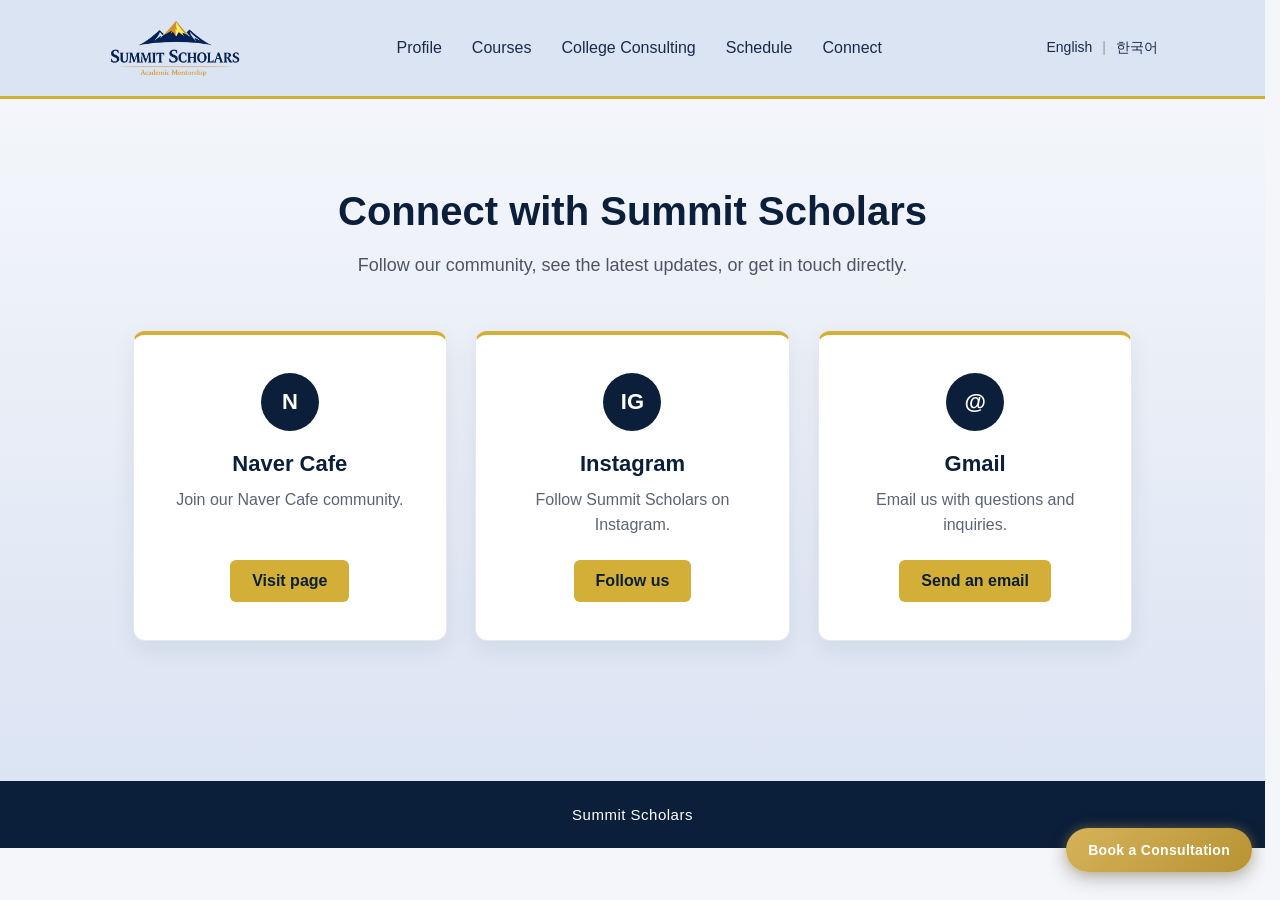
==== connect.html @ a8301789 "Add files via upload" ====
<!DOCTYPE html>
<html>

<head>
<meta charset="UTF-8">
<meta name="viewport" content="width=device-width, initial-scale=1.0">
<title>Connect | Summit Scholars</title>
<link rel="stylesheet" href="style.css">
</head>

<body data-page="connect">

<header>
<a href="index.html" class="logo">
<img src="summit-logo.png" class="logo-img" alt="Summit Scholars Logo">
</a>

<nav>
<a href="profile.html" data-i18n="nav_profile">Profile</a>
<a href="courses.html" data-i18n="nav_courses">Courses</a>
<a href="consulting.html" data-i18n="nav_consulting">College Consulting</a>
<a href="schedule.html" data-i18n="nav_schedule">Schedule</a>
<a href="connect.html" data-i18n="nav_connect">Connect</a>
</nav>

<div class="lang-switch">
<a href="#" data-language="en">English</a>
<span class="lang-separator">|</span>
<a href="#" data-language="ko">한국어</a>
</div>
</header>

<main class="connect-page">
<h1 data-i18n="connect_title">Connect with Summit Scholars</h1>
<p class="connect-intro" data-i18n="connect_intro">Follow our community, see the latest updates, or get in touch directly.</p>

<div class="connect-grid">
<article class="connect-card reveal-card reveal-delay-1">
<span class="connect-mark" aria-hidden="true">N</span>
<h2>Naver Cafe</h2>
<p data-i18n="connect_naver_text">Join our Naver Cafe community.</p>
<a class="connect-link" href="https://cafe.naver.com/summitscholars" target="_blank" rel="noopener noreferrer" data-i18n="connect_visit">Visit page</a>
</article>

<article class="connect-card reveal-card reveal-delay-2">
<span class="connect-mark" aria-hidden="true">IG</span>
<h2>Instagram</h2>
<p data-i18n="connect_instagram_text">Follow Summit Scholars on Instagram.</p>
<a class="connect-link" href="https://www.instagram.com/summitscholarskr" target="_blank" rel="noopener noreferrer" data-i18n="connect_follow">Follow us</a>
</article>

<article class="connect-card reveal-card reveal-delay-3">
<span class="connect-mark" aria-hidden="true">@</span>
<h2>Gmail</h2>
<p data-i18n="connect_email_text">Email us with questions and inquiries.</p>
<a class="connect-link" href="mailto:summitscholarsconsulting@gmail.com" data-i18n="connect_email">Send an email</a>
</article>
</div>
</main>

<footer class="footer--flush">
<p>Summit Scholars</p>
</footer>

<script src="main.js"></script>
<script src="lang.js"></script>

</body>
</html>
---- style.css ----
:root{
--navy:#0b1f3a;
--navy-light:#1b2a4a;
--gold:#d4af37;
--gold-soft:#f1e3a3;
--sky:#eef2f8;
--soft-blue:#dbe4f3;
--accent-purple:#6b6bbd;
--page-bg:#f4f6fa;
--card-bg:#ffffff;
}

html{
scrollbar-gutter:stable;
}

body{
margin:0;
font-family: 'Inter', 'Segoe UI', -apple-system, BlinkMacSystemFont, Arial, sans-serif;
animation: pageFade 0.6s ease-in;
background:var(--page-bg);
color:#1c1c1c;
}

/* PAGE FADE ANIMATION */
@keyframes pageFade{
0%{transform:translateY(10px);} 
100%{transform:translateY(0);} 
}

/* HEADER */

header{
background:var(--soft-blue);
border-bottom:3px solid var(--gold);
padding:18px 8%;
display:flex;
justify-content:space-between;
align-items:center;
}

.logo{
font-size:20px;
font-weight:700;
letter-spacing:1px;
}

.logo-img{
height:60px;
}

nav a{
color:#1b2a4a;
text-decoration:none;
margin-left:30px;
font-weight:500;
transition:0.2s;
}

nav a:hover{
color:var(--gold);
}


/* GLOBAL HEADER NORMALIZATION */
header, header *{
box-sizing:border-box;
}

header nav{
display:flex;
align-items:center;
}

header img{
display:block;
}


.lang-switch{
margin-left:40px;
font-size:14px;
color:#1b2a4a;
}

.lang-switch a{
color:#1b2a4a;
text-decoration:none;
margin:0 6px;
font-weight:500;
}

.lang-switch a:hover{
color:var(--gold);
}

.lang-separator{
color:#999;
}

@media (max-width:900px){
header{
flex-wrap:wrap;
gap:16px;
}

header nav{
order:3;
width:100%;
justify-content:center;
flex-wrap:wrap;
gap:12px 22px;
}

nav a{
margin-left:0;
}

.lang-switch{
margin-left:0;
}
}



/* HERO SECTION */

.hero{
display:flex;
align-items:center;
justify-content:space-between;
padding:100px 12%;
background:white;
}

.hero h1{
font-size:42px;
color:var(--navy);
margin-bottom:10px;
}

.subtitle{
font-size:18px;
margin-bottom:20px;
}

.cta{
background:var(--gold);
color:white;
padding:14px 26px;
border-radius:6px;
text-decoration:none;
font-weight:600;
transition:0.2s;
}

.cta:hover{
background:#b8972f; /* darker gold still ok */
}

/* FEATURES */

.feature{
background:white;
padding:30px;
border-radius:10px;
box-shadow:0 3px 12px rgba(0,0,0,0.08);
transition:transform 0.35s ease, box-shadow 0.35s ease, border 0.35s ease;
border:1px solid transparent;
position:relative;
overflow:hidden;
}

.feature:hover{
transform:translateY(-8px) scale(1.02);
box-shadow:0 16px 40px rgba(0,0,0,0.18);
border:1px solid var(--gold);
}

.feature::after{
content:"";
position:absolute;
inset:0;
border-radius:10px;
pointer-events:none;
opacity:0;
box-shadow:0 0 0 0 rgba(212,175,55,0);
transition:opacity 0.35s ease, box-shadow 0.35s ease;
}

.feature:hover::after{
opacity:1;
box-shadow:0 0 18px 2px rgba(212,175,55,0.35);
}

.feature h3{
color:var(--navy);
margin-bottom:10px;
}



/* FOOTER */

footer{
background:var(--navy);
color:white;
text-align:center;
padding:25px 0;
margin-top:80px;
width:100%;
}

footer p{
margin:0;
font-size:15px;
letter-spacing:0.5px;
}


.courses-page{
padding:80px 12%;
text-align:center;
}

.courses-page h1{
font-size:38px;
color:var(--navy);
margin-bottom:15px;
}

.courses-intro{
max-width:700px;
margin:auto;
margin-bottom:50px;
font-size:18px;
line-height:1.6;
}

.course-grid{
display:grid;
grid-template-columns:repeat(auto-fit,minmax(180px,1fr));
gap:25px;
max-width:900px;
margin:auto;
}

.course-box{
background:white;
padding:35px 15px;
border-radius:10px;
font-weight:600;
font-size:16px;
box-shadow:0 4px 12px rgba(0,0,0,0.08);
border-top:4px solid var(--gold);
transition:0.2s;
}

.course-box:hover{
transform:translateY(-5px);
box-shadow:0 8px 20px rgba(0,0,0,0.15);
}

.course-section-title{
margin-top:50px;
margin-bottom:25px;
color:var(--navy);
font-size:24px;
}

.soon{
opacity:0.8;
border-top:4px solid #888;
}

.profile-page{
padding:80px 12%;
max-width:900px;
margin:auto;
}

.profile-page h1{
font-size:40px;
margin-bottom:20px;
color:var(--navy);
}

.profile-intro{
font-size:18px;
margin-bottom:25px;
}

.profile-page h2{
margin-top:40px;
color:var(--navy);
}

.profile-block{
background:white;
padding:25px;
margin-top:10px;
border-radius:8px;
box-shadow:0 3px 10px rgba(0,0,0,0.08);
transition: transform 0.25s ease, box-shadow 0.25s ease;
}

.profile-block:hover{
transform:translateY(-4px);
box-shadow:0 8px 22px rgba(0,0,0,0.12);
}

.profile-block ul{
margin:0;
padding-left:18px;
line-height:1.7;
}

/* SCROLL REVEAL ANIMATION */
.reveal{
opacity:0;
transform:translateY(30px);
transition:opacity 0.7s ease, transform 0.7s ease;
}

.reveal.active{
opacity:1;
transform:translateY(0);
}

/* staggered animation for nicer appearance */
.reveal-delay-1{ transition-delay:0.1s; }
.reveal-delay-2{ transition-delay:0.2s; }
.reveal-delay-3{ transition-delay:0.3s; }
.reveal-delay-4{ transition-delay:0.4s; }

/* optional slight zoom effect for cards */
.reveal-card{
opacity:0;
transform:translateY(30px) scale(0.97);
transition:opacity 0.7s ease, transform 0.7s ease;
}

.reveal-card.active{
opacity:1;
transform:translateY(0) scale(1);
}

.section-light{background:var(--card-bg);} 
.section-sky{background:var(--sky);} 
.section-soft-blue{background:var(--soft-blue);} 
.section-gold-soft{background:var(--gold-soft);} 
.section-accent-purple{background:var(--accent-purple); color:white;}

/* HOME PAGE */

.home-hero{
position:relative;
padding:120px 20px;
text-align:center;
overflow:hidden;
}

.hero-video{
position:absolute;
inset:0;
width:100%;
height:100%;
object-fit:cover;
z-index:0;
opacity:0.35;
}

.hero-overlay{
position:absolute;
inset:0;
z-index:1;
background:linear-gradient(to bottom, rgba(0,0,0,0.55) 0%, rgba(0,0,0,0.25) 40%, rgba(0,0,0,0.25) 60%, rgba(0,0,0,0.55) 100%);
}

.hero-content{
max-width:900px;
margin:auto;
position:relative;
z-index:2;
padding:40px 50px;
}

.home-hero .home-hero-title{
font-size:44px;
margin-bottom:20px;
color:white;
text-shadow:0 4px 18px rgba(0,0,0,0.6);
}

.home-hero .home-hero-subtitle{
font-size:18px;
margin-bottom:20px;
color:#f1f1f1;
text-shadow:0 2px 10px rgba(0,0,0,0.55);
}

.button-row{
display:flex;
justify-content:center;
gap:20px;
flex-wrap:wrap;
}

.cta--navy{background:var(--navy-light);}
.cta--gold{background:var(--gold);color:var(--navy-light);}

.services-section{
padding:120px 20px 100px;
text-align:center;
}

.section-container{
max-width:1100px;
margin:auto;
}

.section-container--wide{max-width:1200px;}
.section-container--narrow{max-width:900px;}
.services-title{margin-bottom:60px;}

.feature-grid{
display:grid;
grid-template-columns:repeat(auto-fit,minmax(250px,1fr));
gap:40px;
}

.roadmap-section{
padding:140px 20px;
text-align:center;
}

.roadmap-scroll{overflow-x:auto;}

.roadmap-image{
width:100%;
max-width:1100px;
border-radius:12px;
box-shadow:0 10px 30px rgba(0,0,0,0.15);
}

.letter-section{
padding:120px 20px;
text-align:center;
}

.letter-section-title{margin-bottom:30px;}

.letter-card{
max-width:800px;
margin:40px auto 0;
padding:60px 60px 80px;
background-color:#fffdf7;
background-image:radial-gradient(rgba(0,0,0,0.03) 1px, transparent 1px);
background-size:4px 4px;
border:1px solid #e5dcc5;
border-radius:12px;
box-shadow:0 15px 40px rgba(0,0,0,0.08);
text-align:left;
position:relative;
}

.letter-text{
font-size:18px;
line-height:2.2;
color:#1a1a1a;
font-family:"Segoe Script","Bradley Hand","Comic Sans MS",cursive;
}

.letter-logo{
position:absolute;
bottom:25px;
right:40px;
width:90px;
opacity:0.9;
}

.home-cta-section{
padding:90px 20px;
text-align:center;
margin-bottom:0;
}

.home-cta-text{margin:10px 0 30px;}
.footer--flush{margin-top:0;}

/* COURSES PAGE */

.foundation-grid .course-box{
background:#eef5ff;
border:2px solid #4a6fdc;
}

.foundation-title{color:#2c4cc9;}

/* PROFILE PAGE */

.profile-header{
display:flex;
gap:40px;
align-items:flex-start;
max-width:900px;
}

.profile-intro{flex:1;}
.affiliation-label{margin-top:15px;max-width:900px;}

.affiliation{
display:flex;
align-items:center;
gap:20px;
margin-top:20px;
flex-wrap:wrap;
}

.affiliation-logo{height:60px;}
.affiliation-name{margin:0;}
.affiliation-detail{margin:4px 0 0;}

.profile-photo{
border:3px solid var(--gold);
padding:10px;
border-radius:10px;
background:white;
}

.profile-photo img{
width:220px;
border-radius:6px;
display:block;
}

.matriculation-card{
position:relative;
text-align:center;
border:1px solid var(--gold);
box-shadow:0 0 25px rgba(212,175,55,0.4);
overflow:hidden;
}

.matriculation-card::before{
content:"";
position:absolute;
top:-50%;
left:-50%;
width:200%;
height:200%;
background:linear-gradient(120deg, transparent 30%, rgba(212,175,55,0.4), transparent 70%);
transform:rotate(25deg);
animation:shine 4s infinite;
pointer-events:none;
}

@keyframes shine{
0%{transform:translateX(-100%) rotate(25deg);}
100%{transform:translateX(100%) rotate(25deg);}
}

.university-heading{
display:flex;
flex-direction:column;
align-items:center;
gap:15px;
margin-bottom:25px;
}

.nyu-logo{height:80px;}
.university-name{margin:0;font-size:20px;font-weight:600;}
.nyu-program{margin:0;color:#7c3aed;font-weight:700;font-size:16px;}
.admissions-label{margin-bottom:10px;color:#555;}

.admissions-list{
font-size:14px;
line-height:1.9;
text-align:left;
max-width:600px;
margin:0 auto;
}

.scholarship{color:#c9a227;font-weight:700;}
.program{color:#1f4ed8;font-weight:700;}
.education-stats p{margin:8px 0;}
.ap-list{margin-left:10px;line-height:1.8;}

/* SCHEDULE PAGE */

.schedule-container{
max-width:1000px;
margin:80px auto;
padding:0 40px;
}

.schedule-section{margin-bottom:70px;}
.schedule-intro{margin-top:20px;line-height:1.8;font-size:1.05rem;}

.consult-card{
margin-top:30px;
padding:28px;
border-radius:10px;
background:#f8fafc;
border:1px solid var(--gold);
}

.schedule-cta{margin-top:30px;}

.schedule-button{
display:inline-block;
padding:14px 26px;
background:#bfa14a;
color:white;
text-decoration:none;
border-radius:6px;
font-weight:600;
transition:all .2s ease;
}

.schedule-button:hover{background:#a8892e;transform:translateY(-2px);}

/* CONSULTING PAGE */

.consulting-hero,
.consulting-application{
background:#0f172a;
color:white;
text-align:center;
}

.consulting-hero{padding:140px 0 120px;}
.consulting-application{padding:120px 0;}

.consulting-inner{
max-width:1100px;
margin:0 auto;
padding:0 20px;
}

.consulting-inner--narrow{max-width:900px;}
.consulting-title{font-size:42px;margin-bottom:25px;}
.consulting-lead{font-size:18px;line-height:1.8;opacity:0.9;}

.consulting-stage{padding:100px 0;background:white;}
.consulting-stage--muted{background:#f8fafc;}
.consulting-stage--portfolio{padding:110px 0;text-align:center;}

.consulting-two-column{
display:grid;
grid-template-columns:1fr 1fr;
gap:60px;
align-items:center;
}

.consulting-stage h2{font-size:32px;margin-bottom:20px;}
.consulting-copy{line-height:1.8;}

.major-grid{
display:grid;
grid-template-columns:repeat(3, minmax(0, 180px));
gap:18px;
justify-content:center;
}

.major-card{
padding:20px 22px;
background:#eef2ff;
border-radius:10px;
font-weight:700;
font-size:16px;
border:1px solid #dbe3ff;
text-align:center;
}

.testing-path{
display:flex;
flex-direction:column;
align-items:center;
gap:18px;
}

.testing-row{display:flex;gap:14px;}

.testing-card{
padding:14px 18px;
background:white;
border:1px solid #e2e8f0;
border-radius:8px;
font-weight:600;
}

.testing-arrow{font-size:22px;}

.testing-result{
padding:16px 24px;
background:#eef2ff;
border:1px solid #c7d2fe;
border-radius:10px;
font-weight:700;
}

.portfolio-title{font-size:32px;margin-bottom:50px;}

.portfolio-list{
line-height:1.9;
text-align:left;
max-width:260px;
margin:0 auto;
}

.portfolio-card h3{margin-bottom:15px;}
.consulting-application h2{font-size:34px;margin-bottom:25px;}
.consulting-application p{font-size:18px;line-height:1.9;opacity:0.9;}

.consulting-conclusion{
margin:0;
padding:40px 20px;
background:#fff2cc;
text-align:center;
}

.consulting-conclusion h2{font-size:28px;font-weight:700;letter-spacing:1px;}
.consulting-conclusion p{margin-top:10px;font-size:15px;opacity:0.8;}

#journey-track{
position:fixed;
right:40px;
top:110px;
bottom:120px;
width:40px;
pointer-events:none;
z-index:5;
}

#journey-path{
position:absolute;
left:50%;
transform:translateX(-50%);
top:0;
width:2px;
height:100%;
background:black;
opacity:0.6;
border-radius:2px;
}

#journey-student{
position:absolute;
left:50%;
transform:translate(-50%,0);
font-size:24px;
transition:transform 0.25s ease-out;
}

/* CONNECT PAGE */

.connect-page{
min-height:calc(100vh - 218px);
padding:90px 8%;
box-sizing:border-box;
text-align:center;
background:linear-gradient(180deg, var(--page-bg) 0%, var(--soft-blue) 100%);
}

.connect-page h1{margin:0 0 16px;font-size:40px;color:var(--navy);}

.connect-intro{
max-width:650px;
margin:0 auto 50px;
font-size:18px;
line-height:1.7;
color:#4b5563;
}

.connect-grid{
display:grid;
grid-template-columns:repeat(auto-fit, minmax(230px, 1fr));
gap:28px;
max-width:1000px;
margin:auto;
}

.connect-card{
display:flex;
flex-direction:column;
align-items:center;
padding:38px 28px;
background:white;
border:1px solid rgba(11,31,58,0.1);
border-top:4px solid var(--gold);
border-radius:12px;
box-shadow:0 8px 24px rgba(11,31,58,0.08);
}

.connect-mark{
display:flex;
align-items:center;
justify-content:center;
width:58px;
height:58px;
margin-bottom:20px;
border-radius:50%;
background:var(--navy);
color:white;
font-size:22px;
font-weight:700;
}

.connect-card h2{margin:0 0 10px;font-size:22px;color:var(--navy);}
.connect-card p{min-height:50px;margin:0 0 22px;line-height:1.6;color:#5b6472;}

.connect-link{
margin-top:auto;
padding:12px 22px;
border-radius:6px;
background:var(--gold);
color:var(--navy);
font-weight:700;
text-decoration:none;
transition:transform .2s ease, background .2s ease;
}

.connect-link:hover{transform:translateY(-2px);background:#e0bf51;}

/* FLOATING CONSULTATION BUTTON */

.floating-consult{
position:fixed;
right:28px;
bottom:28px;
padding:14px 22px;
overflow:hidden;
background:linear-gradient(135deg,#d6b25a,#b89333);
color:white;
border-radius:32px;
font-weight:600;
font-size:14px;
letter-spacing:.3px;
text-decoration:none;
box-shadow:0 6px 20px rgba(0,0,0,0.25),0 0 12px rgba(214,178,90,0.45);
transition:transform .22s ease,box-shadow .22s ease,background .25s ease;
z-index:9999;
}

.floating-consult:hover{
transform:translateY(-4px) scale(1.04);
background:linear-gradient(135deg,#e2c067,#c9a046);
box-shadow:0 12px 32px rgba(0,0,0,0.35),0 0 18px rgba(214,178,90,0.7);
}

.floating-consult::after{
content:"";
position:absolute;
top:0;
left:-75%;
width:50%;
height:100%;
background:linear-gradient(120deg,transparent 0%,rgba(255,255,255,0.55) 50%,transparent 100%);
transform:skewX(-20deg);
animation:consultShine 4s infinite;
}

@keyframes consultShine{
0%{left:-75%;}
60%,100%{left:130%;}
}

@media (max-width:760px){
.hero-content{padding:30px 10px;}
.home-hero .home-hero-title{font-size:36px;}
.letter-card{padding:40px 30px 75px;}
.profile-header{flex-direction:column;}
.profile-photo{align-self:center;}
.schedule-container{margin:50px auto;padding:0 20px;}
.consulting-two-column{grid-template-columns:1fr;}
.major-grid{grid-template-columns:repeat(2, minmax(0, 1fr));}
#journey-track{display:none;}
.floating-consult{right:18px;bottom:18px;}
}
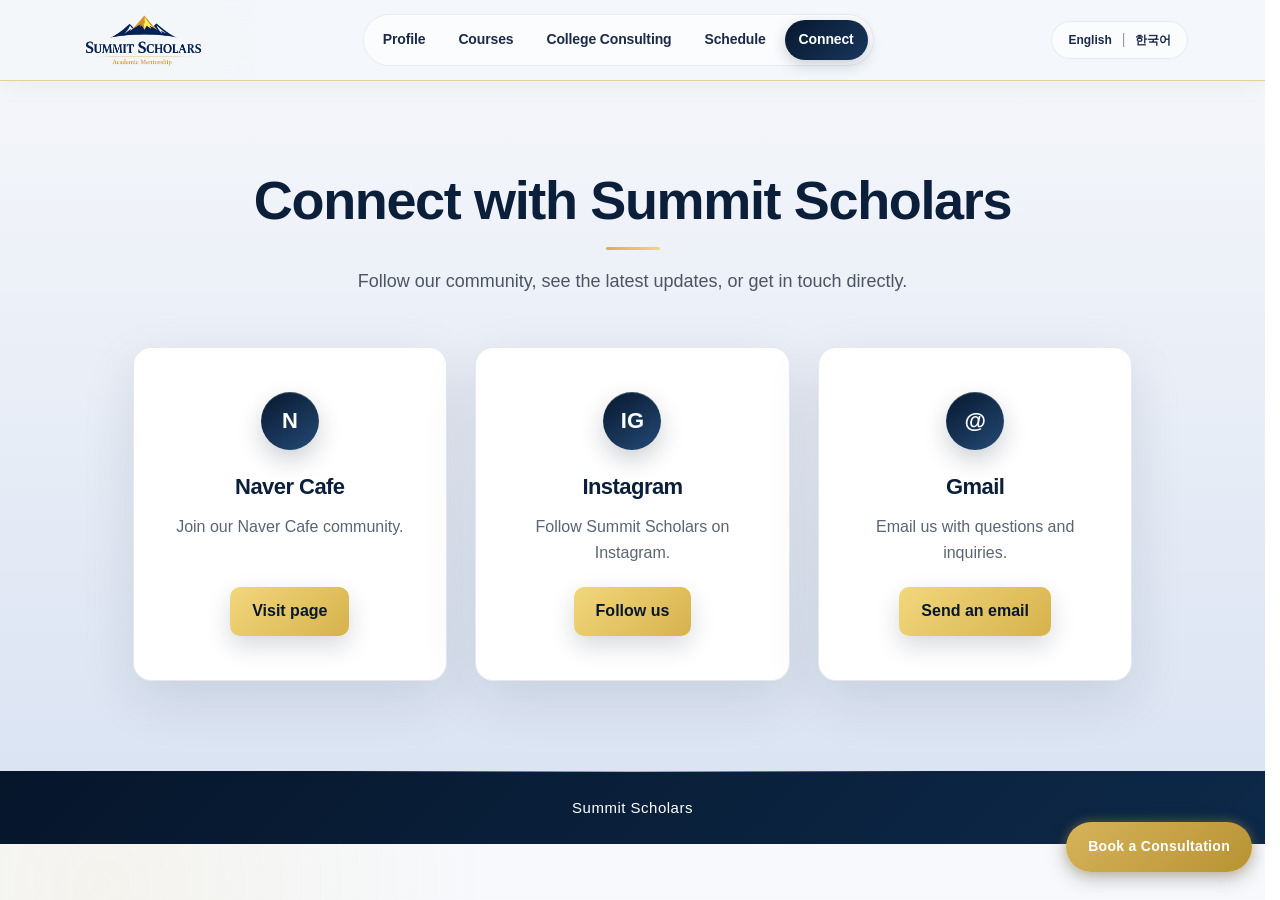
==== commit 1885bb17: "Add files via upload" ====
--- a/connect.html
+++ b/connect.html
@@ -6,6 +6,7 @@
 <meta name="viewport" content="width=device-width, initial-scale=1.0">
 <title>Connect | Summit Scholars</title>
 <link rel="stylesheet" href="style.css">
+<link rel="stylesheet" href="premium.css">
 </head>
 
 <body data-page="connect">
@@ -64,6 +65,7 @@
 
 <script src="main.js"></script>
 <script src="lang.js"></script>
+<script src="premium.js"></script>
 
 </body>
 </html>
--- a/style.css
+++ b/style.css
@@ -571,6 +571,28 @@
 .nyu-logo{height:80px;}
 .university-name{margin:0;font-size:20px;font-weight:600;}
 .nyu-program{margin:0;color:#7c3aed;font-weight:700;font-size:16px;}
+.nyu-honor{
+display:inline-flex;
+align-items:center;
+gap:9px;
+margin:0;
+padding:8px 13px;
+border:1px solid rgba(212,175,55,0.65);
+border-radius:999px;
+background:#fff9df;
+color:#755b0b;
+font-size:14px;
+font-weight:700;
+}
+
+.nyu-honor span{
+padding-left:9px;
+border-left:1px solid rgba(117,91,11,0.25);
+font-size:12px;
+letter-spacing:.04em;
+text-transform:uppercase;
+}
+
 .admissions-label{margin-bottom:10px;color:#555;}
 
 .admissions-list{
@@ -584,7 +606,128 @@
 .scholarship{color:#c9a227;font-weight:700;}
 .program{color:#1f4ed8;font-weight:700;}
 .education-stats p{margin:8px 0;}
-.ap-list{margin-left:10px;line-height:1.8;}
+
+.test-score-section{
+margin-top:26px;
+}
+
+.test-score-section > h3{
+margin:0 0 14px;
+color:var(--navy);
+font-size:19px;
+}
+
+.test-score-grid{
+display:grid;
+grid-template-columns:repeat(2,minmax(0,1fr));
+gap:14px;
+}
+
+.test-score-card{
+display:grid;
+grid-template-columns:auto 1fr;
+column-gap:14px;
+align-items:center;
+min-height:82px;
+padding:15px 18px;
+box-sizing:border-box;
+border:1px solid rgba(11,31,58,0.1);
+border-radius:12px;
+background:#f7f9fc;
+}
+
+.test-name{
+display:grid;
+place-items:center;
+width:46px;
+height:46px;
+border-radius:11px;
+color:white;
+font-size:14px;
+font-weight:800;
+letter-spacing:.04em;
+}
+
+.test-score-card strong{
+font-size:27px;
+line-height:1;
+color:var(--navy);
+}
+
+.test-score-card--sat{background:#eef5fc;border-color:#b9cee5;}
+.test-score-card--sat .test-name{background:#285d91;}
+.test-score-card--act{background:#f5f1fb;border-color:#d1c4e4;}
+.test-score-card--act .test-name{background:#72539a;}
+
+.ap-section{
+margin-top:26px;
+padding-top:22px;
+border-top:1px solid rgba(11,31,58,0.1);
+}
+
+.ap-section > h3{
+margin:0 0 15px;
+color:var(--navy);
+font-size:20px;
+}
+
+.ap-score-group{
+padding:16px;
+border:1px solid rgba(11,31,58,0.1);
+border-radius:12px;
+background:#f9fafc;
+}
+
+.ap-score-group + .ap-score-group{margin-top:14px;}
+.ap-score-group--five{border-left:4px solid #258d76;}
+.ap-score-group--four{border-left:4px solid #686bb8;}
+
+.ap-score-heading{
+display:flex;
+align-items:center;
+gap:14px;
+margin-bottom:13px;
+}
+
+.ap-score-badge{
+display:grid;
+place-items:center;
+width:40px;
+height:40px;
+flex:0 0 40px;
+border-radius:10px;
+color:white;
+font-size:21px;
+font-weight:800;
+}
+
+.ap-score-group--five .ap-score-badge{background:#258d76;}
+.ap-score-group--four .ap-score-badge{background:#686bb8;}
+
+.ap-score-heading h4{margin:0;font-size:16px;color:var(--navy);}
+
+.ap-course-grid{
+display:grid;
+grid-template-columns:repeat(auto-fit,minmax(190px,1fr));
+gap:8px;
+}
+
+.ap-course-card{
+display:flex;
+align-items:center;
+min-height:38px;
+padding:8px 11px;
+box-sizing:border-box;
+border:1px solid rgba(11,31,58,0.08);
+border-radius:9px;
+background:white;
+font-size:12px;
+font-weight:650;
+line-height:1.35;
+}
+
+.ap-score-group--five .ap-course-card{border-left:3px solid #7fc8b6;}
+.ap-score-group--four .ap-course-card{border-left:3px solid #aaa9dc;}
 
 /* SCHEDULE PAGE */
 
@@ -722,36 +865,6 @@
 
 .consulting-conclusion h2{font-size:28px;font-weight:700;letter-spacing:1px;}
 .consulting-conclusion p{margin-top:10px;font-size:15px;opacity:0.8;}
-
-#journey-track{
-position:fixed;
-right:40px;
-top:110px;
-bottom:120px;
-width:40px;
-pointer-events:none;
-z-index:5;
-}
-
-#journey-path{
-position:absolute;
-left:50%;
-transform:translateX(-50%);
-top:0;
-width:2px;
-height:100%;
-background:black;
-opacity:0.6;
-border-radius:2px;
-}
-
-#journey-student{
-position:absolute;
-left:50%;
-transform:translate(-50%,0);
-font-size:24px;
-transition:transform 0.25s ease-out;
-}
 
 /* CONNECT PAGE */
 
@@ -875,6 +988,10 @@
 .schedule-container{margin:50px auto;padding:0 20px;}
 .consulting-two-column{grid-template-columns:1fr;}
 .major-grid{grid-template-columns:repeat(2, minmax(0, 1fr));}
-#journey-track{display:none;}
 .floating-consult{right:18px;bottom:18px;}
-}
+.ap-course-grid{grid-template-columns:1fr;}
+}
+
+@media (max-width:520px){
+.test-score-grid{grid-template-columns:1fr;}
+}
--- a/premium.css
+++ b/premium.css
@@ -0,0 +1,779 @@
+/*
+  Summit Scholars premium enhancement layer.
+  This file intentionally overrides style.css without changing page content.
+  Remove this stylesheet from the HTML files to restore the base design.
+*/
+
+:root{
+--premium-navy:#07182e;
+--premium-blue:#18365d;
+--premium-gold:#d6b24c;
+--premium-gold-light:#f2d77c;
+--premium-ink:#122033;
+--premium-muted:#5d6a7c;
+--premium-line:rgba(11,31,58,0.1);
+--premium-glass:rgba(244,247,252,0.86);
+--premium-shadow:0 18px 55px rgba(7,24,46,0.11);
+--premium-shadow-hover:0 24px 70px rgba(7,24,46,0.17);
+}
+
+html{
+scroll-behavior:smooth;
+}
+
+body{
+background:
+radial-gradient(circle at 8% 5%,rgba(214,178,76,0.08),transparent 24rem),
+linear-gradient(180deg,#f7f9fc 0%,#f2f5f9 100%);
+color:var(--premium-ink);
+line-height:1.55;
+}
+
+body::before{
+content:"";
+position:fixed;
+inset:0;
+pointer-events:none;
+z-index:-1;
+background-image:linear-gradient(rgba(11,31,58,0.018) 1px,transparent 1px),linear-gradient(90deg,rgba(11,31,58,0.018) 1px,transparent 1px);
+background-size:42px 42px;
+mask-image:linear-gradient(to bottom,black,transparent 75%);
+}
+
+::selection{
+background:rgba(214,178,76,0.35);
+color:var(--premium-navy);
+}
+
+/* Polished global header */
+
+header{
+position:sticky;
+top:0;
+z-index:1000;
+padding:13px clamp(24px,6vw,90px);
+background:var(--premium-glass);
+border-bottom:1px solid rgba(214,178,76,0.55);
+box-shadow:0 6px 25px rgba(7,24,46,0.04);
+backdrop-filter:blur(18px) saturate(145%);
+-webkit-backdrop-filter:blur(18px) saturate(145%);
+transition:padding .25s ease,background .25s ease,box-shadow .25s ease;
+}
+
+header.is-scrolled{
+padding-top:9px;
+padding-bottom:9px;
+background:rgba(247,249,252,0.94);
+box-shadow:0 12px 35px rgba(7,24,46,0.1);
+}
+
+.logo-img{
+height:54px;
+transition:height .25s ease,transform .25s ease;
+}
+
+.logo:hover .logo-img{
+transform:translateY(-1px) scale(1.025);
+}
+
+header.is-scrolled .logo-img{
+height:48px;
+}
+
+header nav{
+gap:5px;
+padding:5px;
+border:1px solid rgba(11,31,58,0.07);
+border-radius:999px;
+background:rgba(255,255,255,0.58);
+box-shadow:inset 0 1px 0 rgba(255,255,255,0.85);
+}
+
+nav a{
+position:relative;
+margin:0;
+padding:9px 14px;
+border-radius:999px;
+font-size:14px;
+font-weight:650;
+letter-spacing:-0.01em;
+transition:color .2s ease,background .2s ease,box-shadow .2s ease,transform .2s ease;
+}
+
+nav a:hover{
+color:var(--premium-navy);
+background:rgba(214,178,76,0.13);
+transform:translateY(-1px);
+}
+
+nav a.is-active{
+color:white;
+background:linear-gradient(135deg,var(--premium-navy),var(--premium-blue));
+box-shadow:0 5px 15px rgba(7,24,46,0.2);
+}
+
+.lang-switch{
+margin-left:24px;
+padding:7px 10px;
+border:1px solid rgba(11,31,58,0.08);
+border-radius:999px;
+background:rgba(255,255,255,0.55);
+white-space:nowrap;
+}
+
+.lang-switch a{
+font-size:12px;
+font-weight:650;
+}
+
+/* Scroll progress */
+
+.premium-progress{
+position:fixed;
+top:0;
+left:0;
+width:100%;
+height:3px;
+z-index:2000;
+pointer-events:none;
+}
+
+.premium-progress-bar{
+display:block;
+width:100%;
+height:100%;
+background:linear-gradient(90deg,var(--premium-gold),var(--premium-gold-light));
+box-shadow:0 0 12px rgba(214,178,76,0.7);
+transform:scaleX(0);
+transform-origin:left center;
+will-change:transform;
+}
+
+/* Typography and sections */
+
+h1,h2,h3{
+letter-spacing:-0.025em;
+text-wrap:balance;
+}
+
+.profile-page h1,
+.courses-page h1,
+.connect-page h1{
+font-size:clamp(38px,5vw,54px);
+line-height:1.08;
+}
+
+.profile-page h1::after,
+.courses-page h1::after,
+.connect-page h1::after{
+content:"";
+display:block;
+width:54px;
+height:3px;
+margin:18px auto 0;
+border-radius:99px;
+background:linear-gradient(90deg,var(--premium-gold),var(--premium-gold-light));
+}
+
+.profile-page h1::after{
+margin-left:0;
+}
+
+.section-light,
+.consulting-stage{
+background:rgba(255,255,255,0.78);
+}
+
+.section-sky,
+.consulting-stage--muted{
+background:linear-gradient(145deg,#edf3fa,#e6edf7);
+}
+
+.section-gold-soft{
+background:linear-gradient(145deg,#f6e9b9,#ecd991);
+}
+
+/* Premium cards */
+
+.feature,
+.course-box,
+.profile-block,
+.connect-card,
+.consult-card{
+border:1px solid var(--premium-line);
+box-shadow:var(--premium-shadow);
+transition:transform .3s cubic-bezier(.2,.8,.2,1),box-shadow .3s ease,border-color .3s ease;
+}
+
+.feature,
+.course-box,
+.profile-block,
+.connect-card,
+.consult-card,
+.letter-card{
+position:relative;
+isolation:isolate;
+overflow:hidden;
+}
+
+.premium-interactive::before{
+content:"";
+position:absolute;
+inset:0;
+pointer-events:none;
+opacity:0;
+background:radial-gradient(340px circle at var(--pointer-x,50%) var(--pointer-y,50%),rgba(214,178,76,0.17),transparent 60%);
+transition:opacity .3s ease;
+}
+
+.premium-interactive:hover::before{
+opacity:1;
+}
+
+.feature:hover,
+.course-box:hover,
+.profile-block:hover,
+.connect-card:hover,
+.consult-card:hover{
+transform:translateY(-7px);
+border-color:rgba(214,178,76,0.65);
+box-shadow:var(--premium-shadow-hover);
+}
+
+.feature h3,
+.connect-card h2{
+font-size:22px;
+}
+
+.course-box{
+border-top:3px solid var(--premium-gold);
+border-radius:14px;
+background:rgba(255,255,255,0.9);
+}
+
+.profile-block{
+border-radius:14px;
+padding:30px;
+}
+
+.profile-page h2{
+margin-top:55px;
+font-size:25px;
+}
+
+.matriculation-card{
+border-color:rgba(214,178,76,0.7);
+background:linear-gradient(145deg,#fff,#fffdf6);
+}
+
+.nyu-honor{
+background:linear-gradient(135deg,#fff8d8,#f5e4a4);
+border-color:rgba(214,178,76,0.72);
+box-shadow:0 8px 22px rgba(133,104,20,0.12);
+}
+
+.test-score-card{
+position:relative;
+overflow:hidden;
+border-radius:15px;
+box-shadow:0 10px 28px rgba(7,24,46,0.07);
+transition:transform .25s ease,box-shadow .25s ease,border-color .25s ease;
+}
+
+.test-score-card:hover{
+transform:translateY(-4px);
+border-color:rgba(214,178,76,0.5);
+box-shadow:0 16px 36px rgba(7,24,46,0.12);
+}
+
+.test-score-card--sat{
+background:linear-gradient(145deg,#f4f9ff,#e5f0fb);
+}
+
+.test-score-card--act{
+background:linear-gradient(145deg,#faf7ff,#eee7f8);
+}
+
+.ap-section{
+margin-top:28px;
+padding-top:24px;
+}
+
+.ap-section > h3{
+font-size:21px;
+}
+
+.ap-score-group{
+border-radius:15px;
+box-shadow:0 12px 32px rgba(7,24,46,0.065);
+}
+
+.ap-score-group--five{
+background:linear-gradient(145deg,rgba(245,253,250,0.96),rgba(234,248,243,0.92));
+}
+
+.ap-score-group--four{
+background:linear-gradient(145deg,rgba(249,248,255,0.96),rgba(239,238,252,0.92));
+}
+
+.ap-score-badge{
+box-shadow:0 7px 18px rgba(7,24,46,0.14),inset 0 1px 0 rgba(255,255,255,0.25);
+}
+
+.ap-course-card{
+position:relative;
+overflow:hidden;
+box-shadow:0 5px 15px rgba(7,24,46,0.045);
+transition:transform .2s ease,box-shadow .2s ease,border-color .2s ease;
+}
+
+.ap-course-card:hover{
+transform:translateY(-2px);
+box-shadow:0 10px 24px rgba(7,24,46,0.1);
+}
+
+.connect-card{
+border-radius:18px;
+padding:44px 30px;
+}
+
+.connect-mark{
+background:linear-gradient(145deg,var(--premium-navy),#244a76);
+box-shadow:0 10px 25px rgba(7,24,46,0.2),inset 0 1px 0 rgba(255,255,255,0.2);
+}
+
+/* Buttons */
+
+.cta,
+.schedule-button,
+.connect-link{
+position:relative;
+overflow:hidden;
+border-radius:10px;
+box-shadow:0 10px 24px rgba(7,24,46,0.16);
+transition:transform .22s ease,box-shadow .22s ease,background .22s ease;
+}
+
+.cta:hover,
+.schedule-button:hover,
+.connect-link:hover{
+transform:translateY(-3px);
+box-shadow:0 15px 32px rgba(7,24,46,0.22);
+}
+
+.cta:focus-visible,
+.schedule-button:focus-visible,
+.connect-link:focus-visible,
+nav a:focus-visible,
+.lang-switch a:focus-visible{
+outline:3px solid rgba(214,178,76,0.5);
+outline-offset:3px;
+}
+
+.cta--navy{
+background:linear-gradient(135deg,var(--premium-navy),var(--premium-blue));
+}
+
+.cta--gold,
+.schedule-button,
+.connect-link{
+background:linear-gradient(135deg,var(--premium-gold-light),var(--premium-gold));
+color:var(--premium-navy);
+}
+
+/* Home page */
+
+.home-hero{
+min-height:520px;
+box-sizing:border-box;
+}
+
+.hero-overlay{
+background:
+radial-gradient(circle at 50% 30%,rgba(37,73,114,0.16),transparent 45%),
+linear-gradient(to bottom,rgba(2,12,25,0.7),rgba(7,24,46,0.38) 48%,rgba(2,12,25,0.76));
+}
+
+.home-hero .home-hero-title{
+font-size:clamp(44px,6vw,70px);
+line-height:1.03;
+letter-spacing:-0.045em;
+}
+
+.home-hero .home-hero-subtitle{
+font-size:clamp(17px,2vw,21px);
+}
+
+.hero-content::before{
+content:"";
+position:absolute;
+top:8px;
+left:50%;
+width:70px;
+height:3px;
+border-radius:99px;
+background:linear-gradient(90deg,var(--premium-gold),var(--premium-gold-light));
+transform:translateX(-50%);
+box-shadow:0 0 20px rgba(214,178,76,0.6);
+}
+
+.roadmap-image{
+border:1px solid rgba(255,255,255,0.8);
+box-shadow:0 24px 70px rgba(7,24,46,0.16);
+}
+
+.letter-card{
+border-radius:18px;
+box-shadow:0 25px 70px rgba(68,54,15,0.13);
+}
+
+/* Consulting page */
+
+.consulting-hero{
+position:relative;
+overflow:hidden;
+min-height:420px;
+display:grid;
+place-items:center;
+background:
+radial-gradient(circle at 78% 22%,rgba(80,135,195,0.28),transparent 22rem),
+radial-gradient(circle at 18% 85%,rgba(214,178,76,0.2),transparent 25rem),
+linear-gradient(135deg,#031226 0%,#0a2544 48%,#153d68 100%);
+}
+
+.consulting-hero::before{
+content:"";
+position:absolute;
+width:460px;
+height:460px;
+right:-150px;
+top:-235px;
+border:1px solid rgba(242,215,124,0.28);
+border-radius:50%;
+box-shadow:0 0 0 45px rgba(242,215,124,0.035),0 0 0 90px rgba(242,215,124,0.025);
+animation:consultingOrbit 14s ease-in-out infinite alternate;
+}
+
+.consulting-hero::after{
+content:"";
+position:absolute;
+inset:0;
+pointer-events:none;
+background:
+linear-gradient(115deg,transparent 0 45%,rgba(255,255,255,0.035) 45% 46%,transparent 46% 100%),
+linear-gradient(rgba(255,255,255,0.022) 1px,transparent 1px),
+linear-gradient(90deg,rgba(255,255,255,0.022) 1px,transparent 1px);
+background-size:auto,42px 42px,42px 42px;
+mask-image:linear-gradient(to right,transparent,black 25%,black 75%,transparent);
+}
+
+@keyframes consultingOrbit{
+from{transform:translate3d(0,0,0) rotate(0deg);}
+to{transform:translate3d(-35px,35px,0) rotate(12deg);}
+}
+
+.consulting-inner{
+position:relative;
+z-index:1;
+}
+
+.consulting-hero .consulting-inner{
+padding:48px 45px;
+border:1px solid rgba(255,255,255,0.12);
+border-radius:24px;
+background:linear-gradient(145deg,rgba(255,255,255,0.09),rgba(255,255,255,0.025));
+box-shadow:0 30px 90px rgba(0,0,0,0.26),inset 0 1px 0 rgba(255,255,255,0.14);
+backdrop-filter:blur(8px);
+-webkit-backdrop-filter:blur(8px);
+}
+
+.consulting-hero .consulting-inner::before{
+content:"";
+display:block;
+width:62px;
+height:3px;
+margin:0 auto 24px;
+border-radius:999px;
+background:linear-gradient(90deg,var(--premium-gold),var(--premium-gold-light));
+box-shadow:0 0 22px rgba(214,178,76,0.55);
+}
+
+.consulting-hero .consulting-title{
+margin:0 0 24px;
+font-size:clamp(48px,7vw,76px);
+line-height:1;
+letter-spacing:-0.055em;
+background:linear-gradient(180deg,#fff 20%,#dce8f6 100%);
+-webkit-background-clip:text;
+background-clip:text;
+color:transparent;
+text-shadow:0 18px 45px rgba(0,0,0,0.22);
+}
+
+.consulting-hero .consulting-lead{
+max-width:760px;
+margin:0 auto;
+font-size:19px;
+line-height:1.85;
+color:rgba(240,246,255,0.88);
+}
+
+.consulting-stage{
+position:relative;
+overflow:hidden;
+}
+
+.consulting-stage > .consulting-inner{
+padding-top:12px;
+padding-bottom:12px;
+}
+
+.consulting-stage h2{
+position:relative;
+font-size:clamp(30px,4vw,40px);
+line-height:1.15;
+}
+
+.consulting-stage h2::after{
+content:"";
+display:block;
+width:46px;
+height:3px;
+margin-top:18px;
+border-radius:99px;
+background:linear-gradient(90deg,var(--premium-gold),var(--premium-gold-light));
+}
+
+.major-grid{
+perspective:800px;
+}
+
+.major-card{
+position:relative;
+overflow:hidden;
+background:linear-gradient(145deg,#f7f9ff,#e8effc);
+border:1px solid rgba(36,74,118,0.11);
+box-shadow:0 10px 25px rgba(7,24,46,0.07);
+transition:transform .22s ease,box-shadow .22s ease,border-color .22s ease;
+}
+
+.major-card::before{
+content:"";
+position:absolute;
+inset:auto 18px 0;
+height:2px;
+background:linear-gradient(90deg,transparent,var(--premium-gold),transparent);
+opacity:0;
+transition:opacity .22s ease;
+}
+
+.major-card:hover{
+transform:translateY(-5px) rotateX(2deg);
+border-color:rgba(214,178,76,0.45);
+box-shadow:0 16px 38px rgba(7,24,46,0.14);
+}
+
+.major-card:hover::before{
+opacity:1;
+}
+
+.testing-path{
+position:relative;
+padding:38px;
+border:1px solid rgba(11,31,58,0.08);
+border-radius:22px;
+background:rgba(255,255,255,0.62);
+box-shadow:0 24px 55px rgba(7,24,46,0.08);
+}
+
+.testing-card,
+.testing-result{
+box-shadow:0 10px 25px rgba(7,24,46,0.07);
+transition:transform .22s ease,box-shadow .22s ease;
+}
+
+.testing-card{
+min-width:54px;
+text-align:center;
+}
+
+.testing-result{
+background:linear-gradient(135deg,var(--premium-navy),var(--premium-blue));
+border:0;
+color:white;
+box-shadow:0 14px 32px rgba(7,24,46,0.2);
+}
+
+.testing-card:hover,
+.testing-result:hover{
+transform:translateY(-3px);
+box-shadow:0 14px 32px rgba(7,24,46,0.15);
+}
+
+.testing-arrow{
+color:var(--premium-gold);
+animation:testingArrow 1.8s ease-in-out infinite;
+}
+
+@keyframes testingArrow{
+0%,100%{transform:translateY(-2px);opacity:.65;}
+50%{transform:translateY(3px);opacity:1;}
+}
+
+.consulting-stage--portfolio::before{
+content:"";
+position:absolute;
+width:440px;
+height:440px;
+left:-250px;
+bottom:-300px;
+border-radius:50%;
+background:radial-gradient(circle,rgba(214,178,76,0.12),transparent 68%);
+}
+
+.portfolio-card:first-child{
+border-top:4px solid #3c6ca5;
+}
+
+.portfolio-card:last-child{
+border-top:4px solid var(--premium-gold);
+}
+
+/* Deliberately contrasts with the dark opening hero. */
+.consulting-application{
+position:relative;
+overflow:hidden;
+padding:110px 20px;
+background:
+radial-gradient(circle at 90% 15%,rgba(214,178,76,0.2),transparent 22rem),
+linear-gradient(135deg,#f4f7fb,#e7eef7);
+color:var(--premium-ink);
+text-align:left;
+}
+
+.consulting-application::before{
+content:"";
+position:absolute;
+inset:0;
+pointer-events:none;
+background-image:linear-gradient(rgba(11,31,58,0.026) 1px,transparent 1px),linear-gradient(90deg,rgba(11,31,58,0.026) 1px,transparent 1px);
+background-size:40px 40px;
+mask-image:linear-gradient(to left,black,transparent 75%);
+}
+
+.consulting-application .consulting-inner{
+max-width:880px;
+padding:56px 64px 58px 72px;
+box-sizing:border-box;
+border:1px solid rgba(11,31,58,0.1);
+border-radius:0 24px 24px 0;
+border-left:5px solid var(--premium-gold);
+background:rgba(255,255,255,0.86);
+box-shadow:0 28px 75px rgba(7,24,46,0.13);
+backdrop-filter:blur(8px);
+-webkit-backdrop-filter:blur(8px);
+}
+
+.consulting-application .consulting-inner::after{
+content:"";
+position:absolute;
+right:36px;
+top:34px;
+width:70px;
+height:70px;
+border:1px solid rgba(214,178,76,0.4);
+border-radius:50%;
+box-shadow:inset 0 0 0 12px rgba(214,178,76,0.06);
+}
+
+.consulting-application h2{
+max-width:650px;
+margin:0 0 24px;
+font-size:clamp(36px,5vw,52px);
+line-height:1.08;
+color:var(--premium-navy);
+}
+
+.consulting-application p{
+max-width:710px;
+margin:0;
+font-size:18px;
+line-height:1.9;
+color:var(--premium-muted);
+opacity:1;
+}
+
+.consulting-conclusion{
+position:relative;
+overflow:hidden;
+background:linear-gradient(135deg,#fff6d9,#eed894);
+}
+
+.consulting-conclusion::before,
+.consulting-conclusion::after{
+content:"";
+position:absolute;
+top:50%;
+width:18%;
+height:1px;
+background:linear-gradient(90deg,transparent,rgba(11,31,58,0.22));
+}
+
+.consulting-conclusion::before{left:4%;}
+.consulting-conclusion::after{right:4%;transform:rotate(180deg);}
+
+/* Footer */
+
+footer{
+position:relative;
+overflow:hidden;
+background:linear-gradient(135deg,#06162b,#0d2949);
+}
+
+footer::before{
+content:"";
+position:absolute;
+top:0;
+left:50%;
+width:min(600px,70%);
+height:1px;
+background:linear-gradient(90deg,transparent,var(--premium-gold),transparent);
+transform:translateX(-50%);
+}
+
+@media (max-width:1050px){
+header nav{gap:2px;}
+nav a{padding:8px 10px;font-size:13px;}
+.lang-switch{margin-left:12px;}
+}
+
+@media (max-width:900px){
+header{gap:12px;padding:12px 22px;}
+header nav{padding:6px 8px;border-radius:16px;}
+nav a{padding:8px 11px;}
+.lang-switch{margin-left:0;}
+}
+
+@media (max-width:600px){
+.logo-img,header.is-scrolled .logo-img{height:44px;}
+.lang-switch{padding:5px 7px;}
+.home-hero{min-height:500px;padding-top:90px;padding-bottom:90px;}
+.home-hero .home-hero-title{font-size:40px;}
+.profile-page,.courses-page,.connect-page{padding-left:20px;padding-right:20px;}
+.profile-block{padding:22px;}
+.consulting-hero{min-height:auto;padding:85px 18px;}
+.consulting-hero .consulting-inner{padding:38px 22px;border-radius:18px;}
+.consulting-hero .consulting-title{font-size:43px;}
+.consulting-hero .consulting-lead{font-size:17px;line-height:1.7;}
+.testing-path{padding:26px 18px;}
+.consulting-application{padding:75px 18px;}
+.consulting-application .consulting-inner{padding:42px 25px;border-radius:18px;border-left:4px solid var(--premium-gold);}
+.consulting-application .consulting-inner::after{display:none;}
+.consulting-application h2{font-size:36px;}
+.floating-consult{right:14px;bottom:14px;padding:12px 17px;}
+}
+
+@media (prefers-reduced-motion:reduce){
+html{scroll-behavior:auto;}
+*,*::before,*::after{animation-duration:.01ms!important;animation-iteration-count:1!important;transition-duration:.01ms!important;}
+}
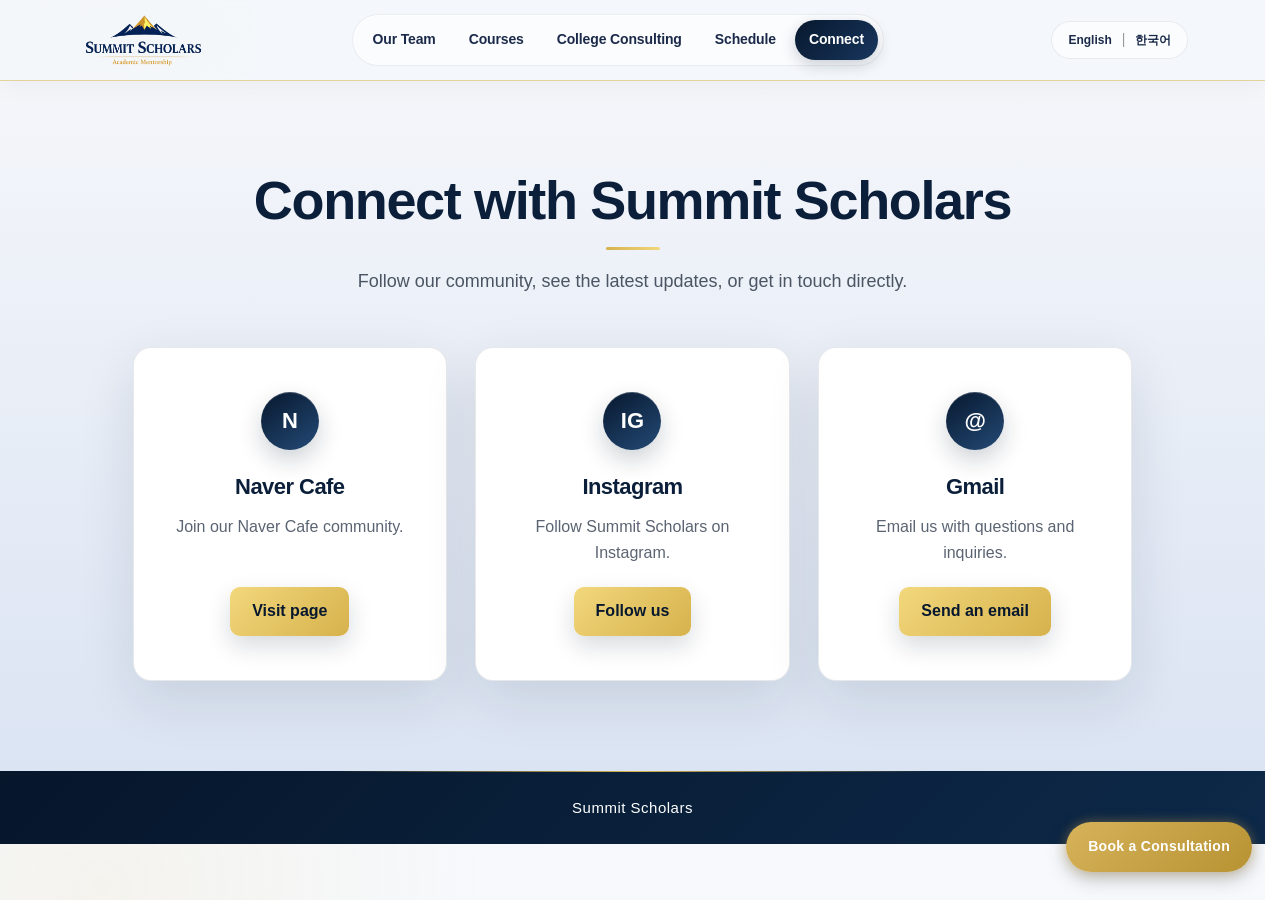
==== commit 35dd1596: "Add files via upload" ====
--- a/connect.html
+++ b/connect.html
@@ -17,7 +17,7 @@
 </a>
 
 <nav>
-<a href="profile.html" data-i18n="nav_profile">Profile</a>
+<a href="profile.html" data-i18n="nav_profile">Our Team</a>
 <a href="courses.html" data-i18n="nav_courses">Courses</a>
 <a href="consulting.html" data-i18n="nav_consulting">College Consulting</a>
 <a href="schedule.html" data-i18n="nav_schedule">Schedule</a>
--- a/style.css
+++ b/style.css
@@ -532,6 +532,64 @@
 width:220px;
 border-radius:6px;
 display:block;
+}
+
+/* OUR TEAM PAGE — scoped components for the mentor profiles. */
+.team-page{background:#f4f7fb;}
+.team-inner{width:min(1160px,calc(100% - 40px));margin:0 auto;}
+.team-hero{position:relative;overflow:hidden;padding:112px 0 104px;background:radial-gradient(circle at 80% 18%,rgba(68,119,173,.3),transparent 25rem),linear-gradient(135deg,#06162b,#12375e);color:#fff;text-align:center;}
+.team-hero::after{content:"";position:absolute;inset:0;background-image:linear-gradient(rgba(255,255,255,.025) 1px,transparent 1px),linear-gradient(90deg,rgba(255,255,255,.025) 1px,transparent 1px);background-size:42px 42px;pointer-events:none;}
+.team-hero-inner{position:relative;z-index:1;max-width:850px;}
+.team-kicker{margin:0 0 16px;font-size:12px;font-weight:800;letter-spacing:.18em;color:var(--gold);}
+.team-hero h1{margin:0;font-size:clamp(48px,7vw,76px);line-height:1;letter-spacing:-.045em;}
+.team-lead{margin:25px 0 10px;font-size:22px;font-weight:700;}
+.team-intro{max-width:790px;margin:0 auto;font-size:16.5px;line-height:1.8;color:#ced9e6;}
+.team-profiles{padding:92px 0 105px;}
+.mentor-card{display:grid;grid-template-columns:300px minmax(0,1fr);margin-bottom:38px;overflow:hidden;border:1px solid #dbe4ee;border-radius:20px;background:#fff;box-shadow:0 22px 55px rgba(7,24,46,.09);}
+.mentor-visual{padding:34px;background:linear-gradient(160deg,#071a32,#16446f);color:#fff;}
+.mentor-photo{height:275px;margin-bottom:27px;overflow:hidden;border:1px solid rgba(255,255,255,.2);border-radius:13px;background:#e9edf2;}
+.mentor-photo img{width:100%;height:100%;object-fit:cover;object-position:center top;display:block;}
+.mentor-photo--initials{display:grid;place-items:center;background:linear-gradient(145deg,#dfe7ef,#f5f7fa);}
+.mentor-photo--initials span{display:grid;place-items:center;width:110px;height:110px;border:2px solid #ac8c35;border-radius:50%;font-family:Georgia,serif;font-size:62px;color:#0d2949;}
+.mentor-role{margin:0 0 7px;font-size:11px;font-weight:800;letter-spacing:.15em;text-transform:uppercase;color:#e1c66f;}
+.mentor-visual h2{margin:0;font-size:39px;line-height:1.05;color:#fff;}
+.mentor-program{margin:17px 0 0;font-size:17px;font-weight:800;line-height:1.45;color:#fff;}
+.mentor-program span{display:block;font-size:12px;font-weight:600;color:#bbcadd;}
+.mentor-details{padding:38px 40px 40px;}
+.mentor-highlights{display:flex;flex-wrap:wrap;gap:8px;margin-bottom:25px;}
+.mentor-highlights span{padding:7px 10px;border:1px solid #d5dfeb;border-radius:999px;background:#f6f9fc;font-size:11px;font-weight:800;color:#284968;}
+.mentor-stats{display:grid;grid-template-columns:repeat(3,minmax(0,1fr));gap:9px;margin-bottom:25px;}
+.mentor-stats--five{grid-template-columns:repeat(5,minmax(0,1fr));}
+.mentor-stats--four{grid-template-columns:repeat(4,minmax(0,1fr));}
+.mentor-stats>div{min-height:76px;padding:13px 8px;box-sizing:border-box;border:1px solid #dce5ee;border-radius:9px;background:#f7f9fc;text-align:center;}
+.mentor-stats .featured-stat{border-color:#d7bd6a;background:#fffaf0;}
+.mentor-stats strong{display:block;font-size:20px;line-height:1.2;color:#0d2949;}
+.mentor-stats span{display:block;margin-top:5px;font-size:9.5px;font-weight:750;line-height:1.3;text-transform:uppercase;letter-spacing:.04em;color:#68788a;}
+.mentor-bio{margin:0;font-size:14.5px;line-height:1.82;color:#526172;}
+.mentor-disclosure{margin-top:22px;border-top:1px solid #e2e8ef;border-bottom:1px solid #e2e8ef;}
+.mentor-disclosure summary{padding:14px 0;cursor:pointer;font-size:12px;font-weight:800;color:#284968;}
+.ap-detail-grid{display:grid;grid-template-columns:repeat(2,minmax(0,1fr));gap:7px;padding:0 0 18px;}
+.ap-detail-grid span{font-size:11px;color:#5e6c7b;}
+.mentor-specialties{margin-top:25px;padding-top:20px;border-top:1px solid #e4eaf0;}
+.mentor-specialties h3{margin:0 0 12px;font-size:12px;text-transform:uppercase;letter-spacing:.12em;color:#9c7c23;}
+.mentor-specialties ul{display:flex;flex-wrap:wrap;gap:7px;margin:0;padding:0;list-style:none;}
+.mentor-specialties li{padding:7px 10px;border-radius:5px;background:#eaf1f8;font-size:11px;font-weight:700;color:#2f4d6c;}
+.team-philosophy{padding:96px 0;background:#fff;text-align:center;}
+.team-philosophy .team-inner{max-width:900px;}
+.team-philosophy h2{margin:0;font-size:clamp(34px,5vw,50px);color:#0d2949;}
+.team-philosophy-lead{margin:20px 0 8px;font-size:19px;font-weight:750;color:#233d59;}
+.team-philosophy .team-philosophy-lead+p{margin:0 auto;max-width:720px;line-height:1.75;color:#617082;}
+.team-collaboration{display:grid;grid-template-columns:repeat(3,1fr);gap:12px;margin-top:35px;}
+.team-collaboration div{padding:20px;border:1px solid #dae3ec;border-top:3px solid var(--gold);border-radius:9px;background:#f8fafc;}
+.team-collaboration strong,.team-collaboration span{display:block;}
+.team-collaboration strong{font-size:17px;color:#0d2949;}
+.team-collaboration span{margin-top:5px;font-size:11px;color:#657487;}
+
+@media (max-width:900px){
+.mentor-card{grid-template-columns:250px minmax(0,1fr);}.mentor-visual{padding:26px;}.mentor-photo{height:235px;}.mentor-details{padding:30px 28px 32px;}.mentor-stats--five{grid-template-columns:repeat(3,minmax(0,1fr));}
+}
+@media (max-width:680px){
+.team-inner{width:min(100% - 28px,1160px);}.team-hero{padding:82px 0 74px;}.team-lead{font-size:19px;}.team-intro{font-size:15px;}.team-profiles{padding:62px 0 72px;}.mentor-card{grid-template-columns:1fr;border-radius:15px;}.mentor-visual{padding:24px;}.mentor-photo{height:330px;max-width:320px;margin:0 auto 24px;}.mentor-visual h2,.mentor-role,.mentor-program{text-align:center;}.mentor-details{padding:26px 20px 30px;}.mentor-highlights{justify-content:center;}.mentor-stats,.mentor-stats--five,.mentor-stats--four{grid-template-columns:repeat(2,minmax(0,1fr));}.mentor-stats>div{min-height:80px;padding:14px 8px;}.mentor-stats strong{font-size:21px;}.ap-detail-grid{grid-template-columns:1fr;}.team-philosophy{padding:72px 0;}.team-collaboration{grid-template-columns:1fr;}
 }
 
 .matriculation-card{
@@ -865,6 +923,213 @@
 
 .consulting-conclusion h2{font-size:28px;font-weight:700;letter-spacing:1px;}
 .consulting-conclusion p{margin-top:10px;font-size:15px;opacity:0.8;}
+
+/* Consulting services refresh — intentionally scoped to the consulting page. */
+body[data-page="consulting"] .consulting-hero{padding:118px 20px 105px;}
+.consulting-eyebrow,
+.consulting-kicker{
+margin:0 0 16px;
+font-size:12px;
+font-weight:800;
+letter-spacing:.18em;
+text-transform:uppercase;
+color:var(--gold);
+}
+.consulting-hero .consulting-title{max-width:800px;margin-left:auto;margin-right:auto;}
+.consulting-pillars{
+display:flex;
+flex-wrap:wrap;
+justify-content:center;
+gap:10px;
+margin-top:30px;
+}
+.consulting-pillars span{
+padding:8px 14px;
+border:1px solid rgba(255,255,255,.2);
+border-radius:999px;
+background:rgba(255,255,255,.07);
+font-size:13px;
+font-weight:600;
+color:#f6f8fc;
+}
+.consulting-overview{
+padding:82px 20px;
+text-align:center;
+background:#fff;
+}
+.consulting-overview .consulting-inner{max-width:850px;}
+.consulting-overview h2,
+.consulting-section-heading h2{
+margin:0;
+font-size:clamp(30px,4vw,43px);
+line-height:1.15;
+color:var(--navy);
+}
+.consulting-overview > .consulting-inner > p:last-child{
+max-width:780px;
+margin:22px auto 0;
+font-size:17px;
+line-height:1.85;
+color:#526072;
+}
+.consulting-services{
+padding:100px 20px 110px;
+background:linear-gradient(180deg,#f5f8fc 0%,#eef3f8 100%);
+}
+.consulting-section-heading{max-width:760px;margin:0 auto 52px;text-align:center;}
+.consulting-service-grid{
+display:grid;
+grid-template-columns:repeat(2,minmax(0,1fr));
+gap:24px;
+}
+.consulting-service-card{
+position:relative;
+padding:36px;
+border:1px solid #dce4ee;
+border-top:4px solid #3c6ca5;
+border-radius:16px;
+background:#fff;
+box-shadow:0 16px 38px rgba(7,24,46,.08);
+}
+.consulting-service-card:nth-child(2),
+.consulting-service-card:nth-child(4){border-top-color:var(--gold);}
+.consulting-service-card--passion{
+border-top-color:var(--gold);
+background:linear-gradient(145deg,#fffdf7,#fff 60%);
+}
+.consulting-card-number{
+display:inline-grid;
+place-items:center;
+width:38px;
+height:38px;
+margin-bottom:22px;
+border-radius:50%;
+background:#edf3f9;
+font-size:12px;
+font-weight:800;
+color:var(--navy);
+}
+.consulting-service-card h3{margin:0 0 16px;font-size:25px;line-height:1.25;color:var(--navy);}
+.consulting-service-card > p{font-size:15.5px;line-height:1.75;color:#526072;}
+.consulting-card-emphasis{padding-left:15px;border-left:3px solid var(--gold);font-weight:650;color:var(--navy)!important;}
+.consulting-tag-list{
+display:flex;
+flex-wrap:wrap;
+gap:8px;
+margin:24px 0 0;
+padding:0;
+list-style:none;
+}
+.consulting-tag-list li{
+padding:7px 10px;
+border:1px solid #dce5ef;
+border-radius:6px;
+background:#f6f9fc;
+font-size:12px;
+font-weight:700;
+color:#40536a;
+}
+.consulting-card-note{
+margin:20px 0 0;
+padding-top:16px;
+border-top:1px solid #e5ebf2;
+font-size:13px!important;
+}
+.consulting-card-note--included{font-weight:700;color:var(--navy)!important;}
+.passion-framework{
+margin:24px 0;
+padding:17px 18px;
+border-radius:9px;
+background:var(--navy);
+font-size:15px;
+font-weight:800;
+line-height:1.5;
+text-align:center;
+color:#fff;
+}
+.consulting-support-label{margin:0 0 6px;font-size:11px!important;font-weight:800;text-transform:uppercase;letter-spacing:.12em;color:#9a7b22!important;}
+.consulting-support-copy{margin:0;font-size:13.5px!important;}
+.consulting-check-list{display:grid;gap:10px;margin:24px 0 0;padding:0;list-style:none;}
+.consulting-check-list li{position:relative;padding-left:25px;font-size:14px;line-height:1.5;color:#40536a;}
+.consulting-check-list li::before{content:"✓";position:absolute;left:0;font-weight:800;color:#aa892d;}
+.passion-roadmap{
+padding:105px 20px;
+background:linear-gradient(135deg,#06162b,#12375e);
+color:#fff;
+}
+.consulting-section-heading--light h2{color:#fff;}
+.consulting-section-heading--light > p:last-child{margin:18px auto 0;line-height:1.7;color:#becbda;}
+.passion-roadmap-grid{display:grid;grid-template-columns:repeat(4,minmax(0,1fr));gap:16px;}
+.passion-roadmap-step{position:relative;padding:30px 24px;border:1px solid rgba(255,255,255,.14);border-radius:12px;background:rgba(255,255,255,.06);}
+.passion-roadmap-step:not(:last-child)::after{content:"→";position:absolute;z-index:2;right:-14px;top:50%;color:var(--gold);font-weight:800;}
+.passion-roadmap-step > span{font-size:11px;font-weight:800;letter-spacing:.15em;color:var(--gold);}
+.passion-roadmap-step h3{margin:13px 0 11px;font-size:20px;color:#fff;}
+.passion-roadmap-step p{margin:0;font-size:13px;line-height:1.65;color:#c8d3df;}
+body[data-page="consulting"] .consulting-conclusion{padding:52px 20px;}
+
+.opportunity-access{padding:110px 20px;background:#f5f8fc;}
+.opportunity-access .consulting-section-heading>p:last-child{margin:20px auto 0;font-size:16px;line-height:1.8;color:#5c6a7a;}
+.opportunity-access-grid{display:grid;grid-template-columns:repeat(3,minmax(0,1fr));gap:20px;align-items:stretch;}
+.opportunity-card{position:relative;padding:33px 28px;border:1px solid #dce5ee;border-top:4px solid #3c6ca5;border-radius:15px;background:#fff;box-shadow:0 16px 38px rgba(7,24,46,.08);}
+.opportunity-card:nth-child(2){border-top-color:var(--gold);}
+.opportunity-card--network{background:linear-gradient(150deg,#fffdf7,#fff);}
+.opportunity-card-label{display:inline-block;margin-bottom:19px;font-size:11px;font-weight:800;letter-spacing:.14em;color:#a18432;}
+.opportunity-card h3{margin:0 0 15px;font-size:23px;line-height:1.25;color:var(--navy);}
+.opportunity-card>p{font-size:14px;line-height:1.72;color:#596879;}
+.opportunity-card .opportunity-card-lead{font-weight:750;color:#263f59;}
+.opportunity-support-list{display:grid;gap:8px;margin:20px 0 0;padding:0;list-style:none;}
+.opportunity-support-list li{position:relative;padding-left:20px;font-size:12.5px;color:#465a70;}
+.opportunity-support-list li::before{content:"✓";position:absolute;left:0;font-weight:800;color:#a7872c;}
+.opportunity-card .opportunity-card-note{margin:22px 0 0;padding:17px 0 0;border-top:1px solid #e3e9ef;font-size:12px;line-height:1.65;color:#677587;}
+.opportunity-connection-tags{display:flex;flex-wrap:wrap;gap:7px;margin-top:22px;}
+.opportunity-connection-tags span{padding:7px 9px;border-radius:5px;background:#edf3f8;font-size:10.5px;font-weight:750;color:#3f5872;}
+.current-experience-callout{margin-top:22px;padding:17px;border-left:3px solid var(--gold);background:#f5f8fb;}
+.current-experience-callout strong{display:block;font-size:13px;line-height:1.4;color:var(--navy);}
+.current-experience-callout p{margin:7px 0 0;font-size:11.5px;line-height:1.65;color:#657487;}
+.opportunity-process{padding:100px 20px;background:linear-gradient(135deg,#06162b,#12375e);color:#fff;}
+.opportunity-process-grid{display:grid;grid-template-columns:repeat(6,minmax(0,1fr));gap:12px;}
+.opportunity-process-step{position:relative;padding:25px 17px;border:1px solid rgba(255,255,255,.14);border-radius:10px;background:rgba(255,255,255,.055);}
+.opportunity-process-step:not(:last-child)::after{content:"→";position:absolute;z-index:2;right:-10px;top:48%;font-weight:800;color:var(--gold);}
+.opportunity-process-step>span{font-size:10px;font-weight:800;letter-spacing:.14em;color:var(--gold);}
+.opportunity-process-step h3{margin:12px 0 9px;font-size:16px;color:#fff;}
+.opportunity-process-step p{margin:0;font-size:11px;line-height:1.55;color:#c5d1de;}
+.opportunity-continuity{padding:105px 20px;background:#fff;}
+.passion-access-callout{display:grid;grid-template-columns:minmax(0,.8fr) minmax(0,1.2fr);gap:35px;align-items:center;padding:44px;border:1px solid #e1d39e;border-radius:17px;background:linear-gradient(145deg,#fffaf0,#fff);box-shadow:0 18px 45px rgba(85,67,16,.08);}
+.passion-access-callout h2,.long-term-mentorship h2{margin:0;font-size:clamp(27px,3vw,38px);line-height:1.2;color:var(--navy);}
+.passion-access-callout>p{margin:0;font-size:14.5px;line-height:1.8;color:#596879;}
+.passion-access-framework{grid-column:1/-1;padding:15px 18px;border-radius:8px;background:var(--navy);font-size:14px;font-weight:800;text-align:center;color:#fff;}
+.long-term-mentorship{max-width:850px;margin:95px auto 0;text-align:center;}
+.long-term-mentorship>p:not(.consulting-kicker){margin:22px auto 0;font-size:16px;line-height:1.85;color:#596879;}
+.long-term-mentorship>strong{display:inline-block;margin-top:24px;padding:11px 17px;border-radius:999px;background:#eef3f8;font-size:14px;color:var(--navy);}
+
+@media (max-width:800px){
+.consulting-service-grid{grid-template-columns:1fr;}
+.passion-roadmap-grid{grid-template-columns:repeat(2,minmax(0,1fr));}
+.passion-roadmap-step:nth-child(2)::after{display:none;}
+.opportunity-access-grid{grid-template-columns:1fr;}
+.opportunity-process-grid{grid-template-columns:repeat(3,minmax(0,1fr));}
+.opportunity-process-step:nth-child(3)::after{display:none;}
+.passion-access-callout{grid-template-columns:1fr;gap:20px;}
+.passion-access-framework{grid-column:auto;}
+}
+
+@media (max-width:520px){
+body[data-page="consulting"] .consulting-hero{padding:78px 16px 72px;}
+.consulting-pillars{gap:7px;}
+.consulting-pillars span{padding:7px 10px;font-size:11px;}
+.consulting-overview{padding:64px 18px;}
+.consulting-services,.passion-roadmap{padding:76px 16px;}
+.consulting-service-card{padding:27px 22px;}
+.consulting-service-card h3{font-size:22px;}
+.passion-roadmap-grid{grid-template-columns:1fr;}
+.passion-roadmap-step:not(:last-child)::after{content:"↓";right:auto;left:50%;top:auto;bottom:-15px;}
+.opportunity-access,.opportunity-process,.opportunity-continuity{padding:76px 16px;}
+.opportunity-card{padding:27px 22px;}
+.opportunity-process-grid{grid-template-columns:1fr;}
+.opportunity-process-step:not(:last-child)::after{content:"↓";right:auto;left:50%;top:auto;bottom:-13px;display:block;}
+.passion-access-callout{padding:28px 22px;}
+.long-term-mentorship{margin-top:70px;}
+}
 
 /* CONNECT PAGE */
 
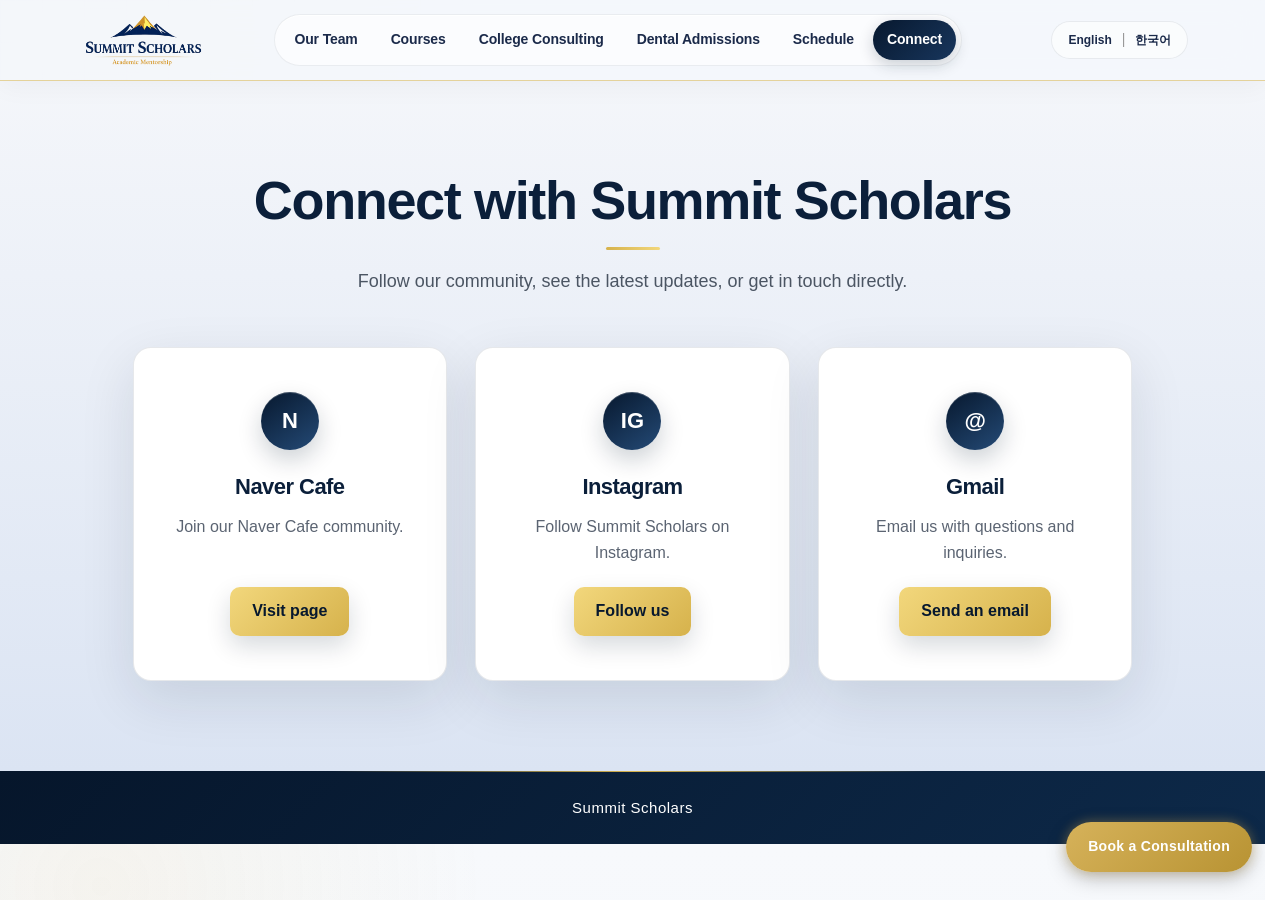
==== commit 6dafd961: "Add files via upload" ====
--- a/connect.html
+++ b/connect.html
@@ -1,5 +1,5 @@
 <!DOCTYPE html>
-<html>
+<html lang="en">
 
 <head>
 <meta charset="UTF-8">
@@ -10,16 +10,19 @@
 </head>
 
 <body data-page="connect">
+<a class="skip-link" href="#main-content" data-i18n="skip_content">Skip to main content</a>
 
 <header>
 <a href="index.html" class="logo">
 <img src="summit-logo.png" class="logo-img" alt="Summit Scholars Logo">
 </a>
 
-<nav>
+<button class="nav-toggle" type="button" aria-controls="site-nav" aria-expanded="false" aria-label="Open navigation menu"><span></span><span></span><span></span></button>
+<nav id="site-nav">
 <a href="profile.html" data-i18n="nav_profile">Our Team</a>
 <a href="courses.html" data-i18n="nav_courses">Courses</a>
 <a href="consulting.html" data-i18n="nav_consulting">College Consulting</a>
+<a href="dental.html" data-i18n="nav_dental">Dental Admissions</a>
 <a href="schedule.html" data-i18n="nav_schedule">Schedule</a>
 <a href="connect.html" data-i18n="nav_connect">Connect</a>
 </nav>
@@ -31,7 +34,7 @@
 </div>
 </header>
 
-<main class="connect-page">
+<main id="main-content" class="connect-page">
 <h1 data-i18n="connect_title">Connect with Summit Scholars</h1>
 <p class="connect-intro" data-i18n="connect_intro">Follow our community, see the latest updates, or get in touch directly.</p>
 
--- a/style.css
+++ b/style.css
@@ -17,9 +17,42 @@
 body{
 margin:0;
 font-family: 'Inter', 'Segoe UI', -apple-system, BlinkMacSystemFont, Arial, sans-serif;
+-webkit-font-smoothing:antialiased;
+-moz-osx-font-smoothing:grayscale;
 animation: pageFade 0.6s ease-in;
 background:var(--page-bg);
 color:#1c1c1c;
+}
+
+[hidden]{display:none!important;}
+
+html[lang="ko"] body{
+word-break:keep-all;
+overflow-wrap:break-word;
+}
+
+:focus-visible{
+outline:3px solid var(--gold);
+outline-offset:3px;
+}
+
+.skip-link{
+position:fixed;
+top:12px;
+left:12px;
+z-index:10000;
+padding:11px 16px;
+border-radius:6px;
+background:var(--navy);
+color:white;
+font-weight:700;
+text-decoration:none;
+transform:translateY(-150%);
+transition:transform .2s ease;
+}
+
+.skip-link:focus{
+transform:translateY(0);
 }
 
 /* PAGE FADE ANIMATION */
@@ -30,7 +63,7 @@
 
 /* HEADER */
 
-header{
+body > header{
 background:var(--soft-blue);
 border-bottom:3px solid var(--gold);
 padding:18px 8%;
@@ -61,18 +94,44 @@
 color:var(--gold);
 }
 
+.nav-toggle{
+display:none;
+width:44px;
+height:44px;
+padding:10px;
+border:1px solid rgba(11,31,58,.16);
+border-radius:8px;
+background:rgba(255,255,255,.7);
+color:var(--navy);
+cursor:pointer;
+}
+
+.nav-toggle span{
+display:block;
+width:100%;
+height:2px;
+margin:5px 0;
+border-radius:2px;
+background:currentColor;
+transition:transform .2s ease,opacity .2s ease;
+}
+
+body.nav-open .nav-toggle span:nth-child(1){transform:translateY(7px) rotate(45deg);}
+body.nav-open .nav-toggle span:nth-child(2){opacity:0;}
+body.nav-open .nav-toggle span:nth-child(3){transform:translateY(-7px) rotate(-45deg);}
+
 
 /* GLOBAL HEADER NORMALIZATION */
-header, header *{
+body > header, body > header *{
 box-sizing:border-box;
 }
 
-header nav{
+body > header nav{
 display:flex;
 align-items:center;
 }
 
-header img{
+body > header img{
 display:block;
 }
 
@@ -99,12 +158,12 @@
 }
 
 @media (max-width:900px){
-header{
+body > header{
 flex-wrap:wrap;
 gap:16px;
 }
 
-header nav{
+body > header nav{
 order:3;
 width:100%;
 justify-content:center;
@@ -119,6 +178,56 @@
 .lang-switch{
 margin-left:0;
 }
+
+body > header{
+position:sticky;
+flex-wrap:nowrap;
+}
+
+body .nav-toggle{
+display:block;
+margin-left:auto;
+}
+
+body > header nav{
+display:none;
+position:absolute;
+top:100%;
+left:0;
+right:0;
+order:initial;
+width:auto;
+padding:14px 22px 20px;
+flex-direction:column;
+align-items:stretch;
+gap:4px;
+border:0;
+border-bottom:2px solid var(--gold);
+border-radius:0;
+background:rgba(247,249,252,.98);
+box-shadow:0 14px 28px rgba(7,24,46,.14);
+}
+
+body.nav-open > header nav{
+display:flex;
+}
+
+body > header nav a{
+padding:11px 14px;
+text-align:center;
+}
+
+body .lang-switch{
+order:initial;
+}
+}
+
+@media (max-width:520px){
+body > header{padding-left:12px;padding-right:12px;}
+.logo-img,body > header.is-scrolled .logo-img{height:39px;}
+.nav-toggle{width:40px;height:40px;}
+.lang-switch{padding:4px 5px;}
+.lang-switch a{margin:0 3px;font-size:11px;}
 }
 
 
@@ -480,12 +589,68 @@
 }
 
 .home-cta-section{
-padding:90px 20px;
+position:relative;
+overflow:hidden;
+padding:110px 20px;
 text-align:center;
 margin-bottom:0;
-}
-
-.home-cta-text{margin:10px 0 30px;}
+background:
+radial-gradient(circle at 15% 20%,rgba(212,175,55,.2),transparent 25rem),
+radial-gradient(circle at 88% 85%,rgba(81,128,181,.28),transparent 27rem),
+linear-gradient(135deg,#06162b 0%,#0d2949 52%,#153d68 100%);
+}
+
+.home-cta-section::before,
+.home-cta-section::after{
+content:"";
+position:absolute;
+width:330px;
+height:330px;
+border:1px solid rgba(241,227,163,.2);
+border-radius:50%;
+pointer-events:none;
+}
+
+.home-cta-section::before{left:-190px;top:-210px;box-shadow:0 0 0 48px rgba(241,227,163,.025);}
+.home-cta-section::after{right:-210px;bottom:-230px;box-shadow:0 0 0 48px rgba(255,255,255,.02);}
+
+.home-cta-inner{
+position:relative;
+z-index:1;
+max-width:850px;
+margin:auto;
+padding:58px clamp(24px,6vw,70px);
+border:1px solid rgba(255,255,255,.14);
+border-radius:24px;
+background:linear-gradient(145deg,rgba(255,255,255,.1),rgba(255,255,255,.035));
+box-shadow:0 30px 80px rgba(0,0,0,.25),inset 0 1px 0 rgba(255,255,255,.14);
+backdrop-filter:blur(8px);
+}
+
+.home-cta-mark{
+display:flex;
+justify-content:center;
+align-items:flex-end;
+gap:5px;
+height:32px;
+margin-bottom:24px;
+}
+
+.home-cta-mark span{display:block;width:8px;border-radius:5px 5px 2px 2px;background:linear-gradient(180deg,var(--gold-soft),var(--gold));box-shadow:0 0 14px rgba(212,175,55,.35);}
+.home-cta-mark span:nth-child(1){height:12px;}
+.home-cta-mark span:nth-child(2){height:21px;}
+.home-cta-mark span:nth-child(3){height:31px;}
+.home-cta-inner h2{margin:0;color:white;font-size:clamp(34px,5vw,54px);line-height:1.12;letter-spacing:-.035em;}
+.home-cta-inner .cta{display:inline-flex;align-items:center;gap:12px;padding:15px 28px;box-shadow:0 12px 30px rgba(0,0,0,.24);}
+.home-cta-inner .cta::after{content:"→";font-size:18px;transition:transform .2s ease;}
+.home-cta-inner .cta:hover::after{transform:translateX(4px);}
+
+@media (max-width:600px){
+.home-cta-section{padding:74px 16px;}
+.home-cta-inner{padding:44px 22px;}
+}
+
+.home-cta-text{max-width:640px;margin:18px auto 32px;color:rgba(255,255,255,.82);font-size:17px;line-height:1.75;}
 .footer--flush{margin-top:0;}
 
 /* COURSES PAGE */
@@ -798,6 +963,42 @@
 .schedule-section{margin-bottom:70px;}
 .schedule-intro{margin-top:20px;line-height:1.8;font-size:1.05rem;}
 
+.schedule-hero{
+position:relative;
+overflow:hidden;
+padding:70px clamp(28px,6vw,72px);
+border:1px solid rgba(11,31,58,.1);
+border-radius:24px;
+background:linear-gradient(145deg,#fff 0%,#f2f6fb 58%,#e8eef7 100%);
+box-shadow:0 24px 70px rgba(7,24,46,.12);
+}
+
+.schedule-hero::after{
+content:"";
+position:absolute;
+right:-110px;
+top:-140px;
+width:340px;
+height:340px;
+border:1px solid rgba(212,175,55,.35);
+border-radius:50%;
+box-shadow:0 0 0 45px rgba(212,175,55,.05),0 0 0 90px rgba(11,31,58,.025);
+pointer-events:none;
+}
+
+.schedule-hero > *{position:relative;z-index:1;}
+.schedule-eyebrow{margin:0 0 14px;color:#9a7b22;font-size:12px;font-weight:800;letter-spacing:.15em;}
+.schedule-hero h1{max-width:720px;margin:0;color:var(--navy);font-size:clamp(40px,6vw,64px);line-height:1.08;}
+.schedule-intro{max-width:700px;color:#526072;font-size:17px;}
+
+.schedule-details{display:grid;grid-template-columns:repeat(2,minmax(0,1fr));gap:14px;margin-top:36px;}
+.schedule-detail{display:grid;grid-template-columns:auto 1fr;gap:2px 14px;padding:22px;border:1px solid rgba(11,31,58,.09);border-radius:14px;background:rgba(255,255,255,.78);}
+.schedule-detail-number{grid-row:1/3;align-self:center;color:var(--gold);font-size:12px;font-weight:800;letter-spacing:.12em;}
+.schedule-detail strong{color:var(--navy);font-size:17px;}
+.schedule-detail > span:last-child{color:#6b7788;font-size:13px;}
+.schedule-cta{display:flex;align-items:center;justify-content:space-between;gap:24px;margin-top:34px;padding-top:28px;border-top:1px solid rgba(11,31,58,.1);}
+.schedule-cta p{max-width:520px;margin:0;color:#536277;}
+
 .consult-card{
 margin-top:30px;
 padding:28px;
@@ -805,8 +1006,6 @@
 background:#f8fafc;
 border:1px solid var(--gold);
 }
-
-.schedule-cta{margin-top:30px;}
 
 .schedule-button{
 display:inline-block;
@@ -821,6 +1020,14 @@
 
 .schedule-button:hover{background:#a8892e;transform:translateY(-2px);}
 
+@media (max-width:680px){
+.schedule-container{padding:0 18px;}
+.schedule-hero{padding:48px 24px;}
+.schedule-details{grid-template-columns:1fr;}
+.schedule-cta{align-items:stretch;flex-direction:column;}
+.schedule-button{text-align:center;}
+}
+
 /* CONSULTING PAGE */
 
 .consulting-hero,
@@ -925,7 +1132,8 @@
 .consulting-conclusion p{margin-top:10px;font-size:15px;opacity:0.8;}
 
 /* Consulting services refresh — intentionally scoped to the consulting page. */
-body[data-page="consulting"] .consulting-hero{padding:118px 20px 105px;}
+body[data-page="consulting"] .consulting-hero,
+body[data-page="dental"] .consulting-hero{padding:118px 20px 105px;}
 .consulting-eyebrow,
 .consulting-kicker{
 margin:0 0 16px;
@@ -1065,7 +1273,8 @@
 .passion-roadmap-step > span{font-size:11px;font-weight:800;letter-spacing:.15em;color:var(--gold);}
 .passion-roadmap-step h3{margin:13px 0 11px;font-size:20px;color:#fff;}
 .passion-roadmap-step p{margin:0;font-size:13px;line-height:1.65;color:#c8d3df;}
-body[data-page="consulting"] .consulting-conclusion{padding:52px 20px;}
+body[data-page="consulting"] .consulting-conclusion,
+body[data-page="dental"] .consulting-conclusion{padding:52px 20px;}
 
 .opportunity-access{padding:110px 20px;background:#f5f8fc;}
 .opportunity-access .consulting-section-heading>p:last-child{margin:20px auto 0;font-size:16px;line-height:1.8;color:#5c6a7a;}
@@ -1094,10 +1303,7 @@
 .opportunity-process-step h3{margin:12px 0 9px;font-size:16px;color:#fff;}
 .opportunity-process-step p{margin:0;font-size:11px;line-height:1.55;color:#c5d1de;}
 .opportunity-continuity{padding:105px 20px;background:#fff;}
-.passion-access-callout{display:grid;grid-template-columns:minmax(0,.8fr) minmax(0,1.2fr);gap:35px;align-items:center;padding:44px;border:1px solid #e1d39e;border-radius:17px;background:linear-gradient(145deg,#fffaf0,#fff);box-shadow:0 18px 45px rgba(85,67,16,.08);}
-.passion-access-callout h2,.long-term-mentorship h2{margin:0;font-size:clamp(27px,3vw,38px);line-height:1.2;color:var(--navy);}
-.passion-access-callout>p{margin:0;font-size:14.5px;line-height:1.8;color:#596879;}
-.passion-access-framework{grid-column:1/-1;padding:15px 18px;border-radius:8px;background:var(--navy);font-size:14px;font-weight:800;text-align:center;color:#fff;}
+.long-term-mentorship h2{margin:0;font-size:clamp(27px,3vw,38px);line-height:1.2;color:var(--navy);}
 .long-term-mentorship{max-width:850px;margin:95px auto 0;text-align:center;}
 .long-term-mentorship>p:not(.consulting-kicker){margin:22px auto 0;font-size:16px;line-height:1.85;color:#596879;}
 .long-term-mentorship>strong{display:inline-block;margin-top:24px;padding:11px 17px;border-radius:999px;background:#eef3f8;font-size:14px;color:var(--navy);}
@@ -1109,12 +1315,11 @@
 .opportunity-access-grid{grid-template-columns:1fr;}
 .opportunity-process-grid{grid-template-columns:repeat(3,minmax(0,1fr));}
 .opportunity-process-step:nth-child(3)::after{display:none;}
-.passion-access-callout{grid-template-columns:1fr;gap:20px;}
-.passion-access-framework{grid-column:auto;}
 }
 
 @media (max-width:520px){
-body[data-page="consulting"] .consulting-hero{padding:78px 16px 72px;}
+body[data-page="consulting"] .consulting-hero,
+body[data-page="dental"] .consulting-hero{padding:78px 16px 72px;}
 .consulting-pillars{gap:7px;}
 .consulting-pillars span{padding:7px 10px;font-size:11px;}
 .consulting-overview{padding:64px 18px;}
@@ -1127,7 +1332,6 @@
 .opportunity-card{padding:27px 22px;}
 .opportunity-process-grid{grid-template-columns:1fr;}
 .opportunity-process-step:not(:last-child)::after{content:"↓";right:auto;left:50%;top:auto;bottom:-13px;display:block;}
-.passion-access-callout{padding:28px 22px;}
 .long-term-mentorship{margin-top:70px;}
 }
 
@@ -1257,6 +1461,514 @@
 .ap-course-grid{grid-template-columns:1fr;}
 }
 
+/* DENTAL ADMISSIONS — editorial pathway design */
+.dental-page{background:#f7fafb;color:#0b2c3e;}
+.dental-shell{width:min(1160px,calc(100% - 48px));margin:0 auto;}
+.dental-hero{position:relative;overflow:hidden;background:#082f45;color:#fff;}
+.dental-hero::before{content:"";position:absolute;inset:0;background:radial-gradient(circle at 75% 32%,rgba(93,197,205,.2),transparent 34%),linear-gradient(115deg,transparent 58%,rgba(255,255,255,.035) 58%);pointer-events:none;}
+.dental-hero-grid{position:relative;display:grid;grid-template-columns:minmax(0,1.05fr) minmax(400px,.95fr);align-items:center;min-height:680px;padding:90px 0;}
+.dental-eyebrow,.dental-intro>.dental-shell>span,.dental-pathway-heading span,.dental-mentor-copy>span,.dental-cta .dental-shell>span{display:block;margin-bottom:24px;font-size:11px;font-weight:800;letter-spacing:.18em;color:#62c7ce;}
+.dental-hero h1{max-width:720px;margin:0;font-size:clamp(54px,6.4vw,86px);line-height:.99;letter-spacing:-.055em;color:#fff;}
+.dental-hero h1 em{font-family:Georgia,serif;font-weight:400;color:#8ed7d8;}
+.dental-hero-copy>p:not(.dental-eyebrow){max-width:610px;margin:30px 0 0;font-size:17px;line-height:1.8;color:#c6dce4;}
+.dental-hero-link{display:inline-flex;gap:14px;align-items:center;margin-top:38px;padding-bottom:7px;border-bottom:1px solid #62c7ce;font-size:13px;font-weight:750;color:#fff;text-decoration:none;}
+.dental-hero-link span{color:#62c7ce;transition:transform .25s;}.dental-hero-link:hover span{transform:translateY(4px);}
+.dental-hero-art{position:relative;height:490px;}.dental-hero-art svg{width:100%;height:100%;overflow:visible;}
+.tooth-orbit{fill:none;stroke:rgba(151,220,223,.2);stroke-width:1;stroke-dasharray:4 8;}.tooth-orbit--inner{stroke-dasharray:none;}.tooth-shape{transition:transform .5s;transform-origin:center;}.dental-hero-art:hover .tooth-shape{transform:translateY(-8px) rotate(-1deg);}.tooth-shine{fill:none;stroke:#fff;stroke-width:8;stroke-linecap:round;opacity:.75}.tooth-spark{fill:none;stroke:#8ed7d8;stroke-width:3;stroke-linecap:round}.tooth-markers circle{fill:#62c7ce;stroke:#082f45;stroke-width:4}.dental-art-label{position:absolute;padding:8px 12px;border:1px solid rgba(255,255,255,.18);border-radius:99px;background:rgba(8,47,69,.75);backdrop-filter:blur(8px);font-size:10px;font-weight:750;letter-spacing:.08em;color:#dceff1}.dental-art-label--one{left:0;top:24%}.dental-art-label--two{right:0;top:38%}.dental-art-label--three{left:6%;bottom:13%}
+.dental-intro{padding:110px 0;background:#fff;}.dental-intro>.dental-shell{display:grid;grid-template-columns:260px 1fr;gap:56px;}.dental-intro h2,.dental-pathway-heading h2,.dental-mentor-copy h2,.dental-cta h2{margin:0;font-size:clamp(38px,5vw,60px);line-height:1.08;letter-spacing:-.045em;color:#0b2c3e}.dental-intro>div>div p{max-width:720px;margin:28px 0 0;font-size:16px;line-height:1.9;color:#607683}
+.dental-pathway{padding:112px 0 125px;background:#eef5f6;}.dental-pathway-heading{display:flex;justify-content:space-between;gap:30px;align-items:flex-end;margin-bottom:58px}.dental-pathway-heading>p{margin:0 0 7px;color:#738792;font-size:13px}.dental-pathway-layout{display:grid;grid-template-columns:280px minmax(0,1fr);gap:58px;align-items:start}.dental-progress{position:sticky;top:110px;padding:28px;border-radius:24px;background:#0b3549;color:#fff}.dental-mini-tooth{display:grid;place-items:center;width:50px;height:50px;margin-bottom:26px;border-radius:16px;background:#fff;font-size:27px}.dental-progress ol{position:relative;margin:0;padding:0;list-style:none}.dental-progress ol::before{content:"";position:absolute;left:15px;top:18px;bottom:18px;width:1px;background:rgba(255,255,255,.16)}.dental-progress li{position:relative}.dental-progress button{display:grid;grid-template-columns:31px 1fr;gap:12px;align-items:center;width:100%;padding:14px 0;border:0;background:none;text-align:left;color:#8fa9b5;cursor:pointer}.dental-progress b{position:relative;z-index:1;display:grid;place-items:center;width:31px;height:31px;border-radius:50%;background:#17495e;font-size:9px;transition:.25s}.dental-progress span{font-size:12px;font-weight:700;line-height:1.35}.dental-progress li.is-current button{color:#fff}.dental-progress li.is-current b{background:#69cbd0;color:#082f45;box-shadow:0 0 0 5px rgba(105,203,208,.12)}
+.dental-stage{border-top:1px solid #cbdadc;background:transparent}.dental-stage:last-child{border-bottom:1px solid #cbdadc}.dental-stage summary{display:grid;grid-template-columns:52px 1fr 34px;gap:15px;align-items:center;padding:27px 0;cursor:pointer;list-style:none}.dental-stage summary::-webkit-details-marker{display:none}.dental-stage-number{font-family:Georgia,serif;font-size:19px;color:#5ab8be}.dental-stage-title small,.dental-stage-title strong{display:block}.dental-stage-title small{margin-bottom:6px;font-size:9px;letter-spacing:.13em;color:#78909a}.dental-stage-title strong{font-size:20px;color:#12384a}.dental-stage-toggle{position:relative;width:30px;height:30px;border:1px solid #aec5c9;border-radius:50%}.dental-stage-toggle::before,.dental-stage-toggle::after{content:"";position:absolute;left:8px;right:8px;top:14px;height:1px;background:#315a69}.dental-stage-toggle::after{transform:rotate(90deg);transition:.25s}.dental-stage[open] .dental-stage-toggle::after{transform:rotate(0)}.dental-stage-content{padding:0 0 34px 67px;animation:dentalReveal .28s ease}.dental-stage-content>p{max-width:690px;margin:0 0 23px;line-height:1.75;color:#5d747f}.dental-stage-content ul{display:grid;grid-template-columns:repeat(2,minmax(0,1fr));gap:10px;margin:0;padding:0;list-style:none}.dental-stage-content li{padding:18px;border:1px solid #d1dfe1;border-radius:12px;background:rgba(255,255,255,.65)}.dental-stage-content li strong,.dental-stage-content li span{display:block}.dental-stage-content li strong{font-size:13px;color:#173f50}.dental-stage-content li span{margin-top:7px;font-size:11px;line-height:1.55;color:#71858f}@keyframes dentalReveal{from{opacity:0;transform:translateY(-7px)}to{opacity:1;transform:none}}
+.dental-mentors{padding:115px 0;background:#fff}.dental-mentors>.dental-shell{display:grid;grid-template-columns:1fr 420px;gap:80px;align-items:center}.dental-mentor-copy p{max-width:640px;margin:28px 0;line-height:1.85;color:#607683}.dental-mentor-copy a{display:inline-flex;gap:12px;font-weight:800;color:#0b5669;text-decoration:none}.dental-mentor-stack{display:grid;gap:14px}.dental-mentor-stack article{display:flex;align-items:center;gap:18px;padding:16px;border:1px solid #dbe6e8;border-radius:18px;background:#f7fafb;transition:.25s}.dental-mentor-stack article:hover{transform:translateX(-7px);border-color:#80c7ca}.dental-mentor-stack img{width:78px;height:78px;border-radius:14px;object-fit:cover;object-position:center top}.dental-mentor-stack strong,.dental-mentor-stack span{display:block}.dental-mentor-stack strong{font-size:19px}.dental-mentor-stack span{margin-top:5px;font-size:12px;color:#748790}
+.dental-cta{padding:110px 0;text-align:center;background:#0a3045;color:#fff}.dental-cta h2{color:#fff}.dental-cta a{display:inline-flex;gap:13px;margin-top:34px;padding:14px 20px;border-radius:99px;background:#69cbd0;font-size:13px;font-weight:850;color:#092f43;text-decoration:none;transition:.25s}.dental-cta a:hover{transform:translateY(-3px);background:#9ae2e3}
+@media(max-width:900px){.dental-hero-grid{grid-template-columns:1fr;min-height:auto;padding:95px 0 55px}.dental-hero-art{height:420px;max-width:500px;margin:30px auto 0}.dental-intro>.dental-shell{grid-template-columns:1fr}.dental-pathway-layout{grid-template-columns:1fr}.dental-progress{position:static}.dental-progress ol{display:grid;grid-template-columns:repeat(5,1fr)}.dental-progress ol::before{left:5%;right:5%;top:29px;bottom:auto;width:auto;height:1px}.dental-progress button{grid-template-columns:1fr;justify-items:center;text-align:center}.dental-mentors>.dental-shell{grid-template-columns:1fr}.dental-mentor-stack{grid-template-columns:1fr 1fr}}
+@media(max-width:620px){.dental-shell{width:min(100% - 30px,1160px)}.dental-hero-grid{padding-top:76px}.dental-hero h1{font-size:47px}.dental-hero-art{height:340px}.dental-art-label{display:none}.dental-intro,.dental-pathway,.dental-mentors,.dental-cta{padding:75px 0}.dental-pathway-heading{display:block}.dental-pathway-heading>p{margin-top:18px}.dental-progress{padding:20px 14px}.dental-mini-tooth{margin-left:auto;margin-right:auto}.dental-progress span{font-size:9px}.dental-stage summary{grid-template-columns:38px 1fr 30px}.dental-stage-title strong{font-size:16px}.dental-stage-content{padding-left:0}.dental-stage-content ul{grid-template-columns:1fr}.dental-mentor-stack{grid-template-columns:1fr}.dental-mentors>.dental-shell{gap:45px}}
+.dental-mini-tooth{font-size:0}.dental-mini-tooth svg{width:30px;height:34px;fill:#70cdd1}
+
+/* Dental page palette: Summit Scholars navy and gold */
+.dental-page{color:var(--navy)}
+.dental-hero{background:#071a32}
+.dental-hero::before{background:radial-gradient(circle at 75% 32%,rgba(212,175,55,.22),transparent 34%),linear-gradient(115deg,transparent 58%,rgba(255,255,255,.035) 58%)}
+.dental-eyebrow,.dental-intro>.dental-shell>span,.dental-pathway-heading span,.dental-mentor-copy>span,.dental-cta .dental-shell>span{color:var(--gold)}
+.dental-hero h1 em{color:#e4c65e}
+.dental-hero-copy>p:not(.dental-eyebrow){color:#cbd5e2}
+.dental-hero-link{border-bottom-color:var(--gold);color:#fff}
+.dental-hero-link span{color:var(--gold)}
+.tooth-orbit{stroke:rgba(212,175,55,.25)}
+.tooth-spark{stroke:#e4c65e}
+.tooth-markers circle{fill:var(--gold);stroke:#071a32}
+.dental-art-label{border-color:rgba(212,175,55,.28);background:rgba(7,26,50,.82);color:#f6e9b5}
+.dental-intro h2,.dental-pathway-heading h2,.dental-mentor-copy h2{color:var(--navy)}
+.dental-pathway{background:#f3f5f9}
+.dental-progress{background:var(--navy)}
+.dental-mini-tooth svg{fill:var(--gold)}
+.dental-progress b{background:#243a59}
+.dental-progress li.is-current b{background:var(--gold);color:var(--navy);box-shadow:0 0 0 5px rgba(212,175,55,.15)}
+.dental-stage-number{color:#a98516}
+.dental-stage-title strong{color:var(--navy)}
+.dental-stage-toggle{border-color:#c9b76e}
+.dental-stage-toggle::before,.dental-stage-toggle::after{background:#8f7112}
+.dental-stage-content li{border-color:#e1d7af;background:rgba(255,255,255,.78)}
+.dental-stage-content li strong{color:var(--navy)}
+.dental-mentor-copy a{color:#8a6b0d}
+.dental-mentor-stack article:hover{border-color:var(--gold)}
+.dental-cta{background:#071a32}
+.dental-cta a{background:var(--gold);color:var(--navy)}
+.dental-cta a:hover{background:#e4c65e}
+
+@supports (summit-disabled: true) {
+/* COLLEGE CONSULTING — guided scroll experience */
+body[data-page="consulting"]{--consulting-ink:#0b1f3a;--consulting-gold:#d4af37;background:#f4f6fa}
+body[data-page="consulting"] .consulting-hero{position:relative;overflow:hidden;background:radial-gradient(circle at 78% 25%,rgba(212,175,55,.2),transparent 27rem),linear-gradient(135deg,#07162d,#102f53)}
+body[data-page="consulting"] .consulting-hero::after{content:"";position:absolute;right:-80px;bottom:-190px;width:430px;height:430px;border:1px solid rgba(212,175,55,.25);border-radius:50%;box-shadow:0 0 0 55px rgba(212,175,55,.035),0 0 0 110px rgba(212,175,55,.025);pointer-events:none}
+body[data-page="consulting"] .consulting-inner{position:relative;z-index:1}
+body[data-page="consulting"] .consulting-eyebrow,body[data-page="consulting"] .consulting-kicker{color:#a98516}
+body[data-page="consulting"] .consulting-hero .consulting-eyebrow{color:var(--consulting-gold)}
+body[data-page="consulting"] .consulting-pillars span{border-color:rgba(212,175,55,.35);background:rgba(212,175,55,.08)}
+.consulting-scroll-nav{position:sticky;top:70px;z-index:90;padding:0 24px;border-bottom:1px solid #dfe4eb;background:rgba(255,255,255,.92);backdrop-filter:blur(16px);box-shadow:0 10px 30px rgba(11,31,58,.05)}
+.consulting-scroll-links{display:grid;grid-template-columns:repeat(6,1fr);width:min(1080px,100%);margin:0 auto}
+.consulting-scroll-links a{position:relative;display:flex;gap:9px;align-items:center;justify-content:center;padding:18px 10px 16px;color:#8a96a5;text-decoration:none;transition:color .25s}
+.consulting-scroll-links a::after{content:"";position:absolute;left:18%;right:18%;bottom:-1px;height:3px;background:var(--consulting-gold);transform:scaleX(0);transition:transform .3s}
+.consulting-scroll-links a.is-active{color:var(--consulting-ink)}.consulting-scroll-links a.is-active::after{transform:scaleX(1)}
+.consulting-scroll-links b{font-family:Georgia,serif;font-size:12px;color:#b48d18}.consulting-scroll-links span{font-size:10px;font-weight:800;letter-spacing:.06em;text-transform:uppercase}
+.consulting-scroll-track{position:absolute;left:0;right:0;bottom:-1px;height:1px;background:#e1e6ec}.consulting-scroll-fill{display:block;width:100%;height:2px;background:linear-gradient(90deg,#8d6d0c,var(--consulting-gold));transform:scaleX(0);transform-origin:left;transition:transform .35s ease}
+body[data-page="consulting"] .consulting-overview{padding-top:110px;background:linear-gradient(180deg,#fff,#f8f9fb)}
+body[data-page="consulting"] .consulting-services{background:#f1f4f8}
+body[data-page="consulting"] .consulting-service-card{overflow:hidden;border-top-color:var(--consulting-ink);box-shadow:0 18px 45px rgba(11,31,58,.08);transition:transform .35s,box-shadow .35s,border-color .35s}
+body[data-page="consulting"] .consulting-service-card::after{content:"";position:absolute;right:-34px;top:-34px;width:100px;height:100px;border:1px solid rgba(212,175,55,.24);border-radius:50%}
+body[data-page="consulting"] .consulting-service-card:hover{transform:translateY(-8px);border-top-color:var(--consulting-gold);box-shadow:0 26px 58px rgba(11,31,58,.14)}
+body[data-page="consulting"] .consulting-card-number{background:#eef1f6;color:#9b7710}
+body[data-page="consulting"] .passion-roadmap,body[data-page="consulting"] .opportunity-process{position:relative;background:linear-gradient(135deg,#081a32,#123657)}
+body[data-page="consulting"] .passion-roadmap::before,body[data-page="consulting"] .opportunity-process::before{content:"";position:absolute;inset:0;background-image:linear-gradient(rgba(255,255,255,.025) 1px,transparent 1px),linear-gradient(90deg,rgba(255,255,255,.025) 1px,transparent 1px);background-size:42px 42px;pointer-events:none}
+body[data-page="consulting"] .passion-roadmap-step,body[data-page="consulting"] .opportunity-process-step{border-color:rgba(212,175,55,.24);background:rgba(255,255,255,.055);backdrop-filter:blur(8px)}
+body[data-page="consulting"] .passion-roadmap-step>span,body[data-page="consulting"] .opportunity-process-step>span{color:var(--consulting-gold)}
+body[data-page="consulting"] .opportunity-access{background:#fff}
+body[data-page="consulting"] .opportunity-card{border-top:3px solid var(--consulting-gold);box-shadow:0 16px 42px rgba(11,31,58,.075);transition:transform .35s,box-shadow .35s}
+body[data-page="consulting"] .opportunity-card:hover{transform:translateY(-7px);box-shadow:0 24px 54px rgba(11,31,58,.13)}
+body[data-page="consulting"] .opportunity-continuity{background:linear-gradient(180deg,#f5f7fa,#fff)}
+body[data-page="consulting"] .consulting-conclusion{position:relative;overflow:hidden;background:var(--consulting-gold);color:var(--consulting-ink)}
+body[data-page="consulting"] .consulting-conclusion::before{content:"";position:absolute;inset:-100% 55% -100% -15%;background:rgba(255,255,255,.17);transform:skewX(-18deg)}
+.consulting-scroll-reveal{opacity:0;transform:translateY(38px) scale(.985);transition:opacity .7s ease var(--scroll-delay),transform .7s cubic-bezier(.2,.75,.25,1) var(--scroll-delay)}
+.consulting-scroll-reveal.is-visible{opacity:1;transform:none}
+@media(max-width:760px){.consulting-scroll-nav{top:64px;padding:0 8px}.consulting-scroll-links a{display:block;padding:13px 3px;text-align:center}.consulting-scroll-links b{display:block;margin-bottom:3px}.consulting-scroll-links span{font-size:7px;letter-spacing:0}.consulting-scroll-links a::after{left:10%;right:10%}body[data-page="consulting"] .consulting-overview{padding-top:82px}}
+@media(prefers-reduced-motion:reduce){.consulting-scroll-reveal{opacity:1;transform:none;transition:none}.consulting-scroll-fill{transition:none}}
+
+/* College consulting: one continuous kinetic editorial journey */
+.consulting-scroll-nav{display:none!important}
+.consulting-page-progress{position:fixed;z-index:10001;top:0;left:0;right:0;height:3px;pointer-events:none;background:rgba(11,31,58,.08)}
+.consulting-page-progress span{display:block;width:100%;height:100%;background:linear-gradient(90deg,#9a7410,var(--gold),#f1e3a3);transform:scaleX(0);transform-origin:left;will-change:transform}
+body[data-page="consulting"] main{overflow:clip}
+body[data-page="consulting"] .consulting-hero{min-height:620px;display:grid;place-items:center}
+body[data-page="consulting"] .consulting-hero .consulting-inner{animation:consultingHeroIn .9s cubic-bezier(.2,.75,.2,1) both}
+body[data-page="consulting"] .consulting-title{font-size:clamp(52px,7vw,88px);line-height:.98;letter-spacing:-.055em}
+body[data-page="consulting"] .consulting-lead{max-width:720px;margin:28px auto 0;font-size:18px;line-height:1.75}
+body[data-page="consulting"] .consulting-overview{position:relative;padding:145px 20px}
+body[data-page="consulting"] .consulting-overview::before{content:"01";position:absolute;left:max(20px,calc((100vw - 1160px)/2));top:70px;font-family:Georgia,serif;font-size:clamp(90px,16vw,210px);line-height:1;color:rgba(11,31,58,.035);pointer-events:none}
+body[data-page="consulting"] .consulting-overview .consulting-inner{position:relative}
+body[data-page="consulting"] .consulting-overview h2{font-size:clamp(40px,5vw,64px);letter-spacing:-.045em}
+body[data-page="consulting"] .consulting-services{position:relative;padding-top:140px}
+body[data-page="consulting"] .consulting-services::before{content:"02 / BUILD";position:absolute;top:70px;left:50%;transform:translateX(-50%);font-size:10px;font-weight:850;letter-spacing:.2em;color:#967413}
+body[data-page="consulting"] .consulting-service-grid{gap:30px}
+body[data-page="consulting"] .consulting-service-card{min-height:390px;display:flex;flex-direction:column;justify-content:flex-start;padding:42px}
+body[data-page="consulting"] .consulting-service-card:nth-child(even){transform:translateY(45px)}
+body[data-page="consulting"] .consulting-service-card:nth-child(even).is-visible{transform:translateY(45px)}
+body[data-page="consulting"] .consulting-service-card:nth-child(even):hover{transform:translateY(37px)}
+body[data-page="consulting"] .passion-roadmap{padding-top:150px;padding-bottom:150px}
+body[data-page="consulting"] .passion-roadmap .consulting-section-heading{max-width:900px;text-align:left;margin-left:0}
+body[data-page="consulting"] .passion-roadmap .consulting-section-heading h2{font-size:clamp(44px,6vw,72px);color:#fff}
+body[data-page="consulting"] .passion-roadmap .consulting-section-heading p{color:#cbd5e2}
+body[data-page="consulting"] .passion-roadmap .consulting-kicker{color:var(--gold)}
+body[data-page="consulting"] .passion-roadmap-grid{position:relative;margin-top:65px}
+body[data-page="consulting"] .passion-roadmap-grid::before{content:"";position:absolute;left:6%;right:6%;top:27px;height:1px;background:linear-gradient(90deg,transparent,var(--gold),transparent);opacity:.45}
+body[data-page="consulting"] .passion-roadmap-step{position:relative;color:#fff}
+body[data-page="consulting"] .passion-roadmap-step h3{color:#fff}
+body[data-page="consulting"] .passion-roadmap-step p{color:#c6d1dd}
+body[data-page="consulting"] .opportunity-access{padding-top:140px;padding-bottom:145px}
+body[data-page="consulting"] .opportunity-access .consulting-section-heading{max-width:880px}
+body[data-page="consulting"] .opportunity-access .consulting-section-heading h2{font-size:clamp(42px,5vw,64px)}
+body[data-page="consulting"] .opportunity-card{min-height:520px;padding:38px}
+body[data-page="consulting"] .opportunity-process{padding:145px 20px}
+body[data-page="consulting"] .opportunity-process .consulting-section-heading h2{font-size:clamp(42px,5vw,64px);color:#fff}
+body[data-page="consulting"] .opportunity-process .consulting-kicker{color:var(--gold)}
+body[data-page="consulting"] .opportunity-process-grid{margin-top:65px}
+body[data-page="consulting"] .opportunity-process-step h3{color:#fff}
+body[data-page="consulting"] .opportunity-process-step p{color:#c6d1dd}
+body[data-page="consulting"] .opportunity-continuity{padding:145px 20px}
+body[data-page="consulting"] .long-term-mentorship{position:relative;overflow:hidden;border-color:#d9c984;box-shadow:0 24px 65px rgba(11,31,58,.09)}
+body[data-page="consulting"] .long-term-mentorship::after{content:"";position:absolute;right:-85px;bottom:-85px;width:180px;height:180px;border:1px solid rgba(212,175,55,.22);border-radius:50%;box-shadow:0 0 0 30px rgba(212,175,55,.035)}
+body[data-page="consulting"] .consulting-conclusion{min-height:330px;display:grid;place-content:center;padding:90px 20px}
+body[data-page="consulting"] .consulting-conclusion h2{max-width:900px;margin:0 auto;font-size:clamp(38px,5vw,64px);line-height:1.08;letter-spacing:-.04em;color:var(--navy)}
+body[data-page="consulting"] .consulting-conclusion p{font-size:17px;color:#25344b}
+@keyframes consultingHeroIn{from{opacity:0;transform:translateY(28px)}to{opacity:1;transform:none}}
+@media(max-width:760px){body[data-page="consulting"] .consulting-title{font-size:48px}body[data-page="consulting"] .consulting-overview,body[data-page="consulting"] .consulting-services,body[data-page="consulting"] .passion-roadmap,body[data-page="consulting"] .opportunity-access,body[data-page="consulting"] .opportunity-process,body[data-page="consulting"] .opportunity-continuity{padding-top:90px;padding-bottom:90px}body[data-page="consulting"] .consulting-service-card{min-height:0;padding:28px 23px}body[data-page="consulting"] .consulting-service-card:nth-child(even),body[data-page="consulting"] .consulting-service-card:nth-child(even).is-visible,body[data-page="consulting"] .consulting-service-card:nth-child(even):hover{transform:none}body[data-page="consulting"] .opportunity-card{min-height:0;padding:28px 23px}body[data-page="consulting"] .passion-roadmap-grid::before{display:none}}
+@media(prefers-reduced-motion:reduce){body[data-page="consulting"] .consulting-hero .consulting-inner{animation:none}.consulting-page-progress{display:none}}
+
+/* Admissions film — pinned visual narrative */
+.admissions-film{position:relative;height:600vh;background:#07182f;color:#fff}
+.admissions-film-sticky{position:sticky;top:0;height:100vh;min-height:650px;overflow:hidden}
+.admissions-film-sticky::before{content:"";position:absolute;inset:0;background:radial-gradient(circle at 50% 48%,rgba(29,64,100,.8),transparent 38%),linear-gradient(rgba(255,255,255,.022) 1px,transparent 1px),linear-gradient(90deg,rgba(255,255,255,.022) 1px,transparent 1px);background-size:auto,48px 48px,48px 48px}
+.admissions-film-frame{position:relative;width:min(1200px,calc(100% - 48px));height:100%;margin:0 auto;isolation:isolate}
+.admissions-film-header{position:absolute;z-index:5;top:92px;left:0;right:0;display:flex;justify-content:space-between;align-items:center}
+.admissions-film-chapter{font-size:10px;font-weight:850;letter-spacing:.2em;color:var(--gold)}
+.admissions-film-counter{margin:0;font-family:Georgia,serif;font-size:13px;color:#8fa1b5}.admissions-film-counter b{font-size:20px;font-weight:400;color:#fff}
+.admissions-film-stage{position:absolute;inset:130px 0 125px}
+.admissions-film-core{position:absolute;z-index:3;left:50%;top:50%;display:grid;place-content:center;width:250px;height:250px;border:1px solid rgba(212,175,55,.42);border-radius:50%;background:radial-gradient(circle at 38% 30%,#183c63,#0b223f 72%);box-shadow:0 0 0 22px rgba(212,175,55,.025),0 30px 90px rgba(0,0,0,.27);text-align:center;transform:translate(-50%,-50%);transition:opacity .7s,transform .9s cubic-bezier(.2,.8,.2,1),box-shadow .6s}
+.admissions-film-core::before{content:"";position:absolute;inset:11px;border:1px solid rgba(255,255,255,.09);border-radius:50%}
+.admissions-film-core span{font-size:8px;font-weight:850;letter-spacing:.17em;color:var(--gold)}
+.admissions-film-core strong{margin-top:10px;font-family:Georgia,serif;font-size:38px;font-weight:400;line-height:.94;color:#fff}
+.admissions-film-lines{position:absolute;inset:0;width:100%;height:100%;overflow:visible}.admissions-film-lines path{fill:none;stroke:rgba(212,175,55,.42);stroke-width:1.3;stroke-dasharray:7 8;opacity:0;transition:opacity .5s,stroke .4s,stroke-width .4s}
+.admissions-film-node{position:absolute;z-index:2;width:210px;padding:20px 22px;border:1px solid rgba(255,255,255,.11);border-radius:15px;background:rgba(11,34,63,.8);box-shadow:0 18px 55px rgba(0,0,0,.18);backdrop-filter:blur(12px);opacity:0;transform:translateY(22px) scale(.92);transition:opacity .55s,transform .75s cubic-bezier(.2,.8,.2,1),border-color .4s,background .4s,box-shadow .4s}
+.admissions-film-node>span{font-family:Georgia,serif;font-size:12px;color:#b6962d}.admissions-film-node strong,.admissions-film-node p{display:block}.admissions-film-node strong{margin-top:8px;font-size:19px;color:#fff}.admissions-film-node p{margin:8px 0 0;font-size:10px;line-height:1.55;color:#90a3b8}
+.admissions-film-node--academic{left:5%;top:4%}.admissions-film-node--opportunity{right:5%;top:4%}.admissions-film-node--project{left:5%;bottom:4%}.admissions-film-node--application{right:5%;bottom:4%}
+.admissions-film-caption{position:absolute;z-index:5;left:50%;bottom:72px;width:min(720px,75%);min-height:42px;text-align:center;transform:translateX(-50%)}.admissions-film-caption p{position:absolute;inset:0;margin:0;font-size:15px;line-height:1.6;color:#c9d4df;opacity:0;transform:translateY(14px);transition:opacity .45s,transform .55s}.admissions-film-caption p.is-active{opacity:1;transform:none}
+.admissions-film-progress{position:absolute;z-index:5;left:50%;bottom:36px;display:flex;gap:8px;transform:translateX(-50%)}.admissions-film-progress span{width:20px;height:2px;background:rgba(255,255,255,.17);transition:width .35s,background .35s}.admissions-film-progress span.is-active{width:36px;background:var(--gold)}
+.admissions-film-focus{position:absolute;z-index:4;left:50%;top:50%;width:min(660px,80%);text-align:center;opacity:0;transform:translate(-50%,-44%) scale(.88);transition:opacity .7s,transform .9s cubic-bezier(.2,.8,.2,1)}
+.admissions-film-focus>span{font-size:9px;font-weight:850;letter-spacing:.18em;color:var(--gold)}.admissions-film-focus>strong{display:block;margin-top:15px;font-family:Georgia,serif;font-size:clamp(64px,8vw,105px);font-weight:400;line-height:.78;color:#fff}.admissions-film-focus em{font-weight:400;color:var(--gold)}.admissions-film-focus>p{max-width:620px;margin:30px auto 0;font-size:14px;line-height:1.75;color:#cbd5df}.admissions-film-framework{display:flex;align-items:center;justify-content:center;gap:12px;margin-top:28px}.admissions-film-framework span{font-size:9px;font-weight:800;letter-spacing:.08em;text-transform:uppercase;color:#fff}.admissions-film-framework i{width:35px;height:1px;background:var(--gold)}
+.film-stage-1 .admissions-film-node,.film-stage-2 .admissions-film-node,.film-stage-3 .admissions-film-node,.film-stage-4 .admissions-film-node{opacity:.36;transform:none}.film-stage-1 .admissions-film-lines path,.film-stage-2 .admissions-film-lines path,.film-stage-3 .admissions-film-lines path,.film-stage-4 .admissions-film-lines path{opacity:.28}
+.film-stage-1 [data-film-node="academic"],.film-stage-2 [data-film-node="opportunity"],.film-stage-3 [data-film-node="project"],.film-stage-4 [data-film-node="application"]{opacity:1;border-color:var(--gold);background:rgba(24,54,87,.96);box-shadow:0 20px 65px rgba(0,0,0,.3),0 0 0 1px rgba(212,175,55,.08);transform:scale(1.06)}
+.film-stage-1 [data-line="academic"],.film-stage-2 [data-line="opportunity"],.film-stage-3 [data-line="project"],.film-stage-4 [data-line="application"]{opacity:1;stroke:var(--gold);stroke-width:2.5}
+.film-stage-1 .admissions-film-core,.film-stage-2 .admissions-film-core,.film-stage-3 .admissions-film-core,.film-stage-4 .admissions-film-core{box-shadow:0 0 0 22px rgba(212,175,55,.04),0 30px 90px rgba(0,0,0,.3)}
+.film-stage-5 .admissions-film-core{opacity:0;transform:translate(-50%,-50%) scale(.45)}.film-stage-5 .admissions-film-lines{opacity:0}.film-stage-5 .admissions-film-node{opacity:0;left:50%;right:auto;top:50%;bottom:auto;transform:translate(-50%,-50%) scale(.35)}.film-stage-5 .admissions-film-focus{opacity:1;transform:translate(-50%,-50%) scale(1)}
+@media(max-width:800px){.admissions-film{height:540vh}.admissions-film-sticky{min-height:590px}.admissions-film-frame{width:min(100% - 24px,1200px)}.admissions-film-header{top:75px}.admissions-film-stage{inset:112px 0 125px}.admissions-film-core{width:170px;height:170px}.admissions-film-core strong{font-size:27px}.admissions-film-node{width:145px;padding:13px}.admissions-film-node strong{font-size:14px}.admissions-film-node p{font-size:8px}.admissions-film-node--academic,.admissions-film-node--project{left:0}.admissions-film-node--opportunity,.admissions-film-node--application{right:0}.admissions-film-caption{bottom:70px;width:92%}.admissions-film-caption p{font-size:12px}.admissions-film-focus{width:94%}.admissions-film-focus>strong{font-size:62px}.admissions-film-focus>p{font-size:12px}.admissions-film-framework{gap:7px}.admissions-film-framework i{width:14px}.admissions-film-framework span{font-size:7px}}
+@media(max-width:460px){.admissions-film-node{width:124px}.admissions-film-node p{display:none}.admissions-film-node--academic,.admissions-film-node--opportunity{top:7%}.admissions-film-node--project,.admissions-film-node--application{bottom:7%}.admissions-film-focus>strong{font-size:54px}}
+@media(prefers-reduced-motion:reduce){.admissions-film{height:auto;padding:90px 0}.admissions-film-sticky{position:relative;height:700px}.admissions-film-frame{display:block}.admissions-film-core{opacity:0}.admissions-film-node{opacity:1;transform:none}.admissions-film-focus{display:none}.admissions-film-caption,.admissions-film-progress{display:none}}
+
+/* Full consulting story — chapters 2 through 5 */
+.story-scroll{position:relative;height:500vh;color:var(--navy)}.story-project,.story-application{height:600vh}.story-sticky{position:sticky;top:0;height:100vh;min-height:650px;overflow:hidden}.story-shell{position:relative;width:min(1180px,calc(100% - 48px));height:100%;margin:0 auto}.story-header{position:absolute;z-index:10;left:0;right:0;top:90px;display:grid;grid-template-columns:1fr auto 1fr;align-items:center}.story-header>span{font-size:9px;font-weight:850;letter-spacing:.18em;color:#9a7611}.story-header>p{margin:0;font-size:10px;font-weight:850;letter-spacing:.2em}.story-header>b{justify-self:end;font-family:Georgia,serif;font-size:12px;font-weight:400;color:#98a3b0}.story-header b i{font-size:20px;font-style:normal;font-weight:400;color:currentColor}.story-copy{position:absolute;z-index:8;left:50%;bottom:68px;width:min(760px,82%);min-height:52px;text-align:center;transform:translateX(-50%)}.story-copy p{position:absolute;inset:0;margin:0;font-size:15px;line-height:1.65;color:#5e7080;opacity:0;transform:translateY(14px);transition:opacity .45s,transform .55s}.story-copy p.is-active{opacity:1;transform:none}.story-dots{position:absolute;z-index:9;bottom:34px;left:50%;display:flex;gap:7px;transform:translateX(-50%)}.story-dots i{display:block;width:18px;height:2px;background:rgba(11,31,58,.15);transition:width .35s,background .35s}.story-dots i.is-active{width:33px;background:var(--gold)}
+/* Opportunity engine */
+.story-opportunity{background:#f6f8fb}.story-opportunity::before{content:"";position:absolute;inset:0;background:linear-gradient(90deg,transparent 49.95%,rgba(11,31,58,.035) 50%,transparent 50.05%);pointer-events:none}.opportunity-scene{position:absolute;inset:145px 2% 145px}.opportunity-student,.opportunity-destination{position:absolute;top:50%;display:grid;place-content:center;width:190px;height:190px;border-radius:50%;text-align:center;transform:translateY(-50%);transition:opacity .6s,transform .7s,background .5s,border-color .5s}.opportunity-student{left:0;border:1px solid #c9d2de;background:#fff;box-shadow:0 25px 70px rgba(11,31,58,.09)}.opportunity-destination{right:0;border:1px solid rgba(212,175,55,.5);background:var(--navy);box-shadow:0 25px 70px rgba(11,31,58,.18);opacity:.25;transform:translateY(-50%) scale(.86)}.opportunity-student span,.opportunity-destination span{font-size:8px;font-weight:850;letter-spacing:.16em;color:#9b7710}.opportunity-student strong,.opportunity-destination strong{margin-top:8px;font-family:Georgia,serif;font-size:27px;font-weight:400;line-height:.95}.opportunity-destination strong{color:#fff}.opportunity-student i,.opportunity-destination i{position:absolute;right:-5px;top:50%;width:10px;height:10px;border-radius:50%;background:var(--gold);transform:translateY(-50%)}.opportunity-destination i{left:-5px;right:auto}.opportunity-route{position:absolute;left:190px;right:190px;top:50%;height:2px;background:#dce2e9}.opportunity-route span{display:block;width:100%;height:100%;background:linear-gradient(90deg,#80620c,var(--gold));transform:scaleX(0);transform-origin:left;transition:transform .85s cubic-bezier(.2,.8,.2,1)}.opportunity-action{position:absolute;width:190px;padding:18px;border:1px solid #dce2e9;border-radius:13px;background:#fff;box-shadow:0 16px 42px rgba(11,31,58,.07);opacity:.15;transform:translateY(12px) scale(.94);transition:.6s}.opportunity-action b{font-family:Georgia,serif;font-size:11px;color:#a17c13}.opportunity-action strong,.opportunity-action span{display:block}.opportunity-action strong{margin-top:5px;font-size:16px}.opportunity-action span{margin-top:6px;font-size:9px;line-height:1.5;color:#72808d}.opportunity-action--research{left:28%;top:16%}.opportunity-action--outreach{left:48%;bottom:13%}.opportunity-action--connect{right:20%;top:14%}.story-opportunity .story-stage-1 .opportunity-route span{transform:scaleX(.36)}.story-opportunity .story-stage-2 .opportunity-route span{transform:scaleX(.68)}.story-opportunity .story-stage-3 .opportunity-route span{transform:scaleX(1)}.story-stage-1 .opportunity-action--research,.story-stage-2 .opportunity-action--research,.story-stage-3 .opportunity-action--research,.story-stage-2 .opportunity-action--outreach,.story-stage-3 .opportunity-action--outreach,.story-stage-3 .opportunity-action--connect{opacity:1;transform:none;border-color:#d5c06e}.story-stage-3 .opportunity-destination{opacity:1;transform:translateY(-50%) scale(1)}
+/* Passion Project evolution */
+.story-project{background:#07182f;color:#fff}.story-project .story-sticky::before{content:"";position:absolute;inset:0;background:radial-gradient(circle at 50% 47%,rgba(35,68,104,.8),transparent 37%),linear-gradient(rgba(255,255,255,.02) 1px,transparent 1px),linear-gradient(90deg,rgba(255,255,255,.02) 1px,transparent 1px);background-size:auto,50px 50px,50px 50px}.story-project .story-header>span,.story-project .story-header>p{color:var(--gold)}.story-project .story-header>b{color:#a9b4c1}.story-project .story-copy p{color:#c6d1dd}.story-project .story-dots i{background:rgba(255,255,255,.16)}.project-scene{position:absolute;inset:140px 0 140px}.project-rings{position:absolute;left:50%;top:50%;width:420px;height:420px;transform:translate(-50%,-50%)}.project-rings i{position:absolute;inset:0;border:1px solid rgba(212,175,55,.14);border-radius:50%;transition:transform .9s,opacity .7s}.project-rings i:nth-child(2){inset:45px}.project-rings i:nth-child(3){inset:90px}.project-seed{position:absolute;z-index:4;left:50%;top:50%;display:grid;place-content:center;width:170px;height:170px;border:1px solid rgba(212,175,55,.5);border-radius:50%;background:#102d4d;text-align:center;transform:translate(-50%,-50%);transition:.8s}.project-seed span,.project-impact>span{font-size:8px;font-weight:850;letter-spacing:.16em;color:var(--gold)}.project-seed strong{margin-top:7px;font-family:Georgia,serif;font-size:30px;font-weight:400;line-height:.9}.project-stage{position:absolute;z-index:3;width:180px;padding:17px;border:1px solid rgba(255,255,255,.13);border-radius:13px;background:rgba(15,42,72,.88);opacity:0;transform:scale(.7);transition:.65s}.project-stage span{font-family:Georgia,serif;font-size:11px;color:var(--gold)}.project-stage strong,.project-stage small{display:block}.project-stage strong{margin-top:5px;font-size:16px}.project-stage small{margin-top:5px;font-size:9px;color:#9aabbc}.project-stage--prototype{left:8%;top:12%}.project-stage--pilot{right:8%;top:12%}.project-stage--measure{left:8%;bottom:12%}.project-stage--expand{right:8%;bottom:12%}.project-impact{position:absolute;z-index:5;left:50%;top:50%;width:min(650px,90%);text-align:center;opacity:0;transform:translate(-50%,-43%) scale(.82);transition:.9s}.project-impact strong{display:block;margin-top:8px;font-family:Georgia,serif;font-size:clamp(75px,10vw,125px);font-weight:400;line-height:.9;color:var(--gold)}.project-impact p{margin:18px auto 0;font-size:13px;color:#c5d0db}.story-project .story-stage-1 .project-stage--prototype,.story-project .story-stage-2 .project-stage--prototype,.story-project .story-stage-3 .project-stage--prototype,.story-project .story-stage-4 .project-stage--prototype,.story-project .story-stage-2 .project-stage--pilot,.story-project .story-stage-3 .project-stage--pilot,.story-project .story-stage-4 .project-stage--pilot,.story-project .story-stage-3 .project-stage--measure,.story-project .story-stage-4 .project-stage--measure{opacity:1;transform:none;border-color:rgba(212,175,55,.45)}.story-project .story-stage-4 .project-stage--expand{opacity:1;transform:none;border-color:rgba(212,175,55,.45)}.story-project .story-stage-1 .project-seed,.story-project .story-stage-2 .project-seed,.story-project .story-stage-3 .project-seed{transform:translate(-50%,-50%) scale(.78)}.story-project .story-stage-4 .project-seed,.story-project .story-stage-4 .project-stage,.story-project .story-stage-4 .project-rings{opacity:0;transform:translate(-50%,-50%) scale(.35)}.story-project .story-stage-4 .project-impact{opacity:1;transform:translate(-50%,-50%) scale(1)}
+/* Application assembly */
+.story-application{background:#f4f0e4}.story-application .story-sticky::before{content:"";position:absolute;right:-14vw;top:15%;width:45vw;height:45vw;border:1px solid rgba(11,31,58,.06);border-radius:50%;box-shadow:0 0 0 70px rgba(11,31,58,.018),0 0 0 140px rgba(11,31,58,.012)}.application-scene{position:absolute;inset:145px 0 140px}.application-piece{position:absolute;width:220px;padding:22px;border:1px solid #d6cfbd;border-radius:5px;background:#fffefa;box-shadow:0 18px 50px rgba(36,36,28,.08);opacity:.18;transition:opacity .55s,transform .8s cubic-bezier(.2,.8,.2,1),border-color .4s}.application-piece::before{content:"";position:absolute;left:0;top:0;bottom:0;width:3px;background:var(--gold)}.application-piece span{font-size:8px;font-weight:850;letter-spacing:.15em;color:#9a7611}.application-piece strong,.application-piece small{display:block}.application-piece strong{margin-top:7px;font-family:Georgia,serif;font-size:23px;font-weight:400}.application-piece small{margin-top:8px;font-size:9px;color:#7a7a70}.application-piece--academics{left:8%;top:8%;transform:rotate(-4deg)}.application-piece--activities{right:8%;top:8%;transform:rotate(4deg)}.application-piece--project{left:8%;bottom:8%;transform:rotate(3deg)}.application-piece--voice{right:8%;bottom:8%;transform:rotate(-3deg)}.application-final{position:absolute;z-index:5;left:50%;top:50%;display:grid;place-content:center;width:290px;height:370px;padding:35px;border:1px solid #c9bd95;background:#fffefa;box-shadow:0 30px 80px rgba(36,36,28,.15);text-align:center;opacity:.2;transform:translate(-50%,-50%) scale(.82);transition:.85s}.application-final>span{font-size:8px;font-weight:850;letter-spacing:.16em;color:#9a7611}.application-final>strong{margin-top:12px;font-family:Georgia,serif;font-size:40px;font-weight:400}.application-final>p{margin:14px 0 0;font-size:11px;line-height:1.6;color:#6f7068}.application-final>div{display:flex;justify-content:center;gap:6px;margin-top:20px}.application-final i{width:36px;height:2px;background:#d8d2c4}.application-final i:first-child{background:var(--gold)}.story-application .story-stage-0 .application-piece--academics,.story-application .story-stage-1 .application-piece--academics,.story-application .story-stage-2 .application-piece--academics,.story-application .story-stage-3 .application-piece--academics,.story-application .story-stage-4 .application-piece--academics,.story-application .story-stage-1 .application-piece--activities,.story-application .story-stage-2 .application-piece--activities,.story-application .story-stage-3 .application-piece--activities,.story-application .story-stage-4 .application-piece--activities,.story-application .story-stage-2 .application-piece--project,.story-application .story-stage-3 .application-piece--project,.story-application .story-stage-4 .application-piece--project,.story-application .story-stage-3 .application-piece--voice,.story-application .story-stage-4 .application-piece--voice{opacity:1;border-color:#c3a94c}.story-application .story-stage-4 .application-piece{left:50%;right:auto;top:50%;bottom:auto;opacity:0;transform:translate(-50%,-50%) scale(.55)}.story-application .story-stage-4 .application-final{opacity:1;transform:translate(-50%,-50%) scale(1)}
+/* Mentorship epilogue */
+.story-mentorship{position:relative;overflow:hidden;padding:150px 20px;background:linear-gradient(135deg,#07182f,#123657);text-align:center;color:#fff}.story-mentorship-orbit{position:absolute;left:50%;top:50%;width:760px;height:760px;transform:translate(-50%,-50%)}.story-mentorship-orbit i{position:absolute;inset:0;border:1px solid rgba(212,175,55,.12);border-radius:50%}.story-mentorship-orbit i:nth-child(2){inset:100px}.story-mentorship-orbit i:nth-child(3){inset:200px}.story-mentorship .consulting-inner>span{font-size:9px;font-weight:850;letter-spacing:.19em;color:var(--gold)}.story-mentorship h2{margin:25px 0 0;font-size:clamp(45px,6vw,72px);line-height:1.05;letter-spacing:-.045em;color:#fff}.story-mentorship .consulting-inner>p{max-width:730px;margin:28px auto 0;font-size:16px;line-height:1.8;color:#c3cfda}.mentorship-years{display:flex;align-items:center;justify-content:center;margin:65px auto 0}.mentorship-years>div{width:160px;padding:22px 13px;border:1px solid rgba(255,255,255,.13);border-radius:12px;background:rgba(255,255,255,.05);backdrop-filter:blur(8px)}.mentorship-years>b{}.mentorship-years b,.mentorship-years strong,.mentorship-years span{display:block}.mentorship-years b{font-family:Georgia,serif;font-size:11px;font-weight:400;color:var(--gold)}.mentorship-years strong{margin-top:8px;font-size:17px}.mentorship-years span{margin-top:5px;font-size:9px;color:#9fadb9}.mentorship-years>i{width:42px;height:1px;background:linear-gradient(90deg,rgba(212,175,55,.3),var(--gold),rgba(212,175,55,.3))}.story-mentorship-close{display:block;margin-top:55px;font-family:Georgia,serif;font-size:20px;font-weight:400;color:#ead990}
+@media(max-width:800px){.story-scroll,.story-project,.story-application{height:500vh}.story-sticky{min-height:590px}.story-shell{width:min(100% - 24px,1180px)}.story-header{top:72px}.story-header>p{font-size:8px}.story-copy{bottom:64px;width:94%}.story-copy p{font-size:12px}.opportunity-scene,.project-scene,.application-scene{inset:120px 0 130px}.opportunity-student,.opportunity-destination{width:110px;height:110px}.opportunity-student strong,.opportunity-destination strong{font-size:17px}.opportunity-route{left:110px;right:110px}.opportunity-action{width:130px;padding:11px}.opportunity-action span{display:none}.opportunity-action--research{left:20%;top:18%}.opportunity-action--outreach{left:38%;bottom:17%}.opportunity-action--connect{right:18%;top:18%}.project-rings{width:280px;height:280px}.project-rings i:nth-child(2){inset:35px}.project-rings i:nth-child(3){inset:70px}.project-seed{width:130px;height:130px}.project-stage{width:120px;padding:12px}.project-stage small{display:none}.project-stage--prototype,.project-stage--measure{left:0}.project-stage--pilot,.project-stage--expand{right:0}.project-impact strong{font-size:70px}.application-piece{width:130px;padding:13px}.application-piece strong{font-size:16px}.application-piece small{display:none}.application-piece--academics,.application-piece--project{left:0}.application-piece--activities,.application-piece--voice{right:0}.application-final{width:190px;height:260px;padding:22px}.application-final>strong{font-size:28px}.story-mentorship{padding:100px 15px}.mentorship-years{display:grid;grid-template-columns:1fr 1fr;gap:10px}.mentorship-years>div{width:auto}.mentorship-years>i{display:none}}
+@media(max-width:450px){.story-header>span{font-size:7px}.story-header>p{display:none}.story-header{grid-template-columns:1fr 1fr}.opportunity-action{width:105px}.opportunity-action--research{left:16%}.opportunity-action--outreach{left:35%}.opportunity-action--connect{right:14%}.project-stage{width:102px}.application-piece{width:106px}.application-final{width:160px}.project-impact strong{font-size:58px}}
+@media(prefers-reduced-motion:reduce){.story-scroll,.story-project,.story-application{height:auto;padding:80px 0}.story-sticky{position:relative;height:720px}.story-copy,.story-dots{display:none}.opportunity-action,.opportunity-destination,.project-stage,.application-piece,.application-final{opacity:1;transform:none}.project-impact{display:none}}
+
+/* College consulting cinema — one continuous physical world */
+body[data-page="consulting"] main>section:not(.consulting-cinema){display:none!important}
+body[data-page="consulting"] main>#cinema-end{height:1px}
+body[data-page="consulting"]>header{transition:transform .45s cubic-bezier(.2,.75,.2,1),opacity .35s ease}
+body[data-page="consulting"].cinema-is-playing>header{transform:translateY(-115%);opacity:0;pointer-events:none}
+.consulting-cinema{position:relative;height:1000vh;background:#06152a;color:#fff}
+.cinema-sticky{position:sticky;top:0;height:100vh;min-height:650px;overflow:hidden;background:linear-gradient(145deg,#06152a,#0a2340 70%,#102f51)}
+.cinema-canvas,.cinema-glow,.cinema-grain{position:absolute;inset:0;width:100%;height:100%}.cinema-canvas{z-index:1}.cinema-glow{z-index:0;background:radial-gradient(circle at calc(68% + var(--cinema-x,0px)) calc(48% + var(--cinema-y,0px)),rgba(212,175,55,.13),transparent 31rem);transition:background .4s}.cinema-grain{z-index:2;pointer-events:none;opacity:.22;background-image:linear-gradient(rgba(255,255,255,.018) 1px,transparent 1px),linear-gradient(90deg,rgba(255,255,255,.018) 1px,transparent 1px);background-size:46px 46px;mask-image:linear-gradient(90deg,transparent,black 25%,black 85%,transparent)}
+.cinema-chrome{position:absolute;z-index:20;inset:0;pointer-events:none}.cinema-skip{position:absolute;right:4%;top:96px;pointer-events:auto;padding-bottom:5px;border-bottom:1px solid rgba(212,175,55,.55);font-size:9px;font-weight:750;letter-spacing:.12em;text-transform:uppercase;color:#c8d1dc;text-decoration:none}.cinema-status{position:absolute;left:4%;top:94px;display:flex;gap:18px;align-items:center}.cinema-status>span{font-size:9px;font-weight:850;letter-spacing:.18em;color:var(--gold)}.cinema-status>b{font-family:Georgia,serif;font-size:11px;font-weight:400;color:#7f91a6}.cinema-status b i{font-size:19px;font-style:normal;font-weight:400;color:#fff}.cinema-timeline{position:absolute;left:4%;right:4%;bottom:34px;height:1px;background:rgba(255,255,255,.13)}.cinema-timeline span{display:block;width:100%;height:2px;background:linear-gradient(90deg,#8b6810,var(--gold),#f1e3a3);transform:scaleX(0);transform-origin:left;will-change:transform}
+.cinema-world{position:absolute;z-index:4;left:3%;top:135px;bottom:90px;width:58%;pointer-events:none}.cinema-world>div{position:absolute;opacity:0;transition:opacity .65s,transform .9s cubic-bezier(.2,.8,.2,1)}
+.cinema-narrative{position:absolute;z-index:10;right:5%;top:145px;bottom:90px;width:38%;pointer-events:none}.cinema-narrative article{position:absolute;left:0;top:50%;width:100%;opacity:0;transform:translateY(calc(-45% + 34px));transition:opacity .55s,transform .75s cubic-bezier(.2,.8,.2,1)}.cinema-narrative article.is-active{opacity:1;transform:translateY(-50%);pointer-events:auto}.cinema-narrative article>span{display:block;margin-bottom:19px;font-size:9px;font-weight:850;letter-spacing:.19em;color:var(--gold)}.cinema-narrative h1,.cinema-narrative h2{margin:0;font-size:clamp(39px,4.3vw,65px);line-height:1.02;letter-spacing:-.05em;color:#fff}.cinema-narrative p{max-width:580px;margin:25px 0 0;font-size:14px;line-height:1.75;color:#becbd8}.cinema-narrative ul{display:flex;flex-wrap:wrap;gap:7px;margin:24px 0 0;padding:0;list-style:none}.cinema-narrative li{padding:7px 10px;border:1px solid rgba(212,175,55,.23);border-radius:99px;background:rgba(212,175,55,.055);font-size:9px;font-weight:700;color:#d9e0e8}.cinema-narrative a{display:inline-flex;gap:18px;align-items:center;margin-top:30px;padding:14px 18px;border-radius:99px;background:var(--gold);font-size:12px;font-weight:850;color:var(--navy);text-decoration:none}.cinema-narrative a b{font-size:15px}
+.cinema-frame-dots{position:absolute;z-index:20;left:4%;top:50%;display:grid;gap:8px;transform:translateY(-50%)}.cinema-frame-dots i{width:2px;height:15px;background:rgba(255,255,255,.14);transition:height .3s,background .3s}.cinema-frame-dots i.is-active{height:30px;background:var(--gold)}
+/* Scene 01: scattered potential */
+.cinema-student-mark{left:50%;top:50%;display:grid;place-content:center;width:230px;height:230px;border:1px solid rgba(212,175,55,.4);border-radius:50%;background:radial-gradient(circle at 35% 30%,#1a426c,#0b2748 70%);box-shadow:0 0 0 27px rgba(212,175,55,.025),0 28px 80px rgba(0,0,0,.28);text-align:center;transform:translate(-50%,-50%) scale(.8)}.cinema-student-mark::before,.cinema-student-mark::after{content:"";position:absolute;border:1px dashed rgba(212,175,55,.25);border-radius:50%;inset:-70px;animation:cinemaOrbit 18s linear infinite}.cinema-student-mark::after{inset:-125px;animation-direction:reverse;animation-duration:28s}.cinema-student-mark span{font-size:8px;font-weight:850;letter-spacing:.17em;color:var(--gold)}.cinema-student-mark strong{margin-top:8px;font-family:Georgia,serif;font-size:38px;font-weight:400}.cinema-frame-0 .cinema-student-mark{opacity:1;transform:translate(-50%,-50%) scale(1)}
+/* Scene 02: strategy compass */
+.cinema-compass{left:50%;top:50%;width:430px;height:430px;border:1px solid rgba(212,175,55,.28);border-radius:50%;transform:translate(-50%,-50%) rotate(-25deg) scale(.7)}.cinema-compass>i{position:absolute;border:1px solid rgba(255,255,255,.1);border-radius:50%;inset:52px}.cinema-compass>i:nth-child(2){inset:112px}.cinema-compass>i:nth-child(3){left:50%;top:-20px;bottom:-20px;width:1px;border:0;border-left:1px solid rgba(212,175,55,.25);border-radius:0}.cinema-compass>b{position:absolute;font-family:Georgia,serif;font-size:11px;font-weight:400;color:#8fa0b3}.cinema-compass>b:nth-of-type(1){left:50%;top:13px}.cinema-compass>b:nth-of-type(2){right:17px;top:50%}.cinema-compass>b:nth-of-type(3){left:50%;bottom:13px}.cinema-compass>b:nth-of-type(4){left:17px;top:50%}.cinema-compass>div{position:absolute;left:50%;top:50%;display:grid;place-content:center;width:160px;height:160px;border-radius:50%;background:var(--navy);text-align:center;transform:translate(-50%,-50%)}.cinema-compass span{font-size:8px;font-weight:850;letter-spacing:.15em;color:var(--gold)}.cinema-compass strong{margin-top:6px;font-family:Georgia,serif;font-size:28px;font-weight:400}.cinema-frame-1 .cinema-compass{opacity:1;transform:translate(-50%,-50%) rotate(0) scale(1)}
+/* Scene 03: opportunity network */
+.cinema-network{left:50%;top:50%;width:600px;height:420px;transform:translate(-50%,-50%) scale(.72)}.cinema-network svg{position:absolute;inset:0;width:100%;height:100%}.cinema-network path{fill:none;stroke:rgba(212,175,55,.3);stroke-width:1;stroke-dasharray:6 7}.cinema-network>strong{position:absolute;left:50%;top:50%;display:grid;place-content:center;width:150px;height:150px;border:1px solid rgba(212,175,55,.45);border-radius:50%;background:#0c2a4b;text-align:center;font-family:Georgia,serif;font-size:25px;font-weight:400;line-height:.95;transform:translate(-50%,-50%)}.network-node{position:absolute;padding:11px 14px;border:1px solid rgba(255,255,255,.15);border-radius:99px;background:#102f51;font-size:10px;color:#d2dbe4}.network-node::before{content:"";display:inline-block;width:6px;height:6px;margin-right:7px;border-radius:50%;background:var(--gold)}.network-node--one{left:4%;top:13%}.network-node--two{right:3%;top:9%}.network-node--three{right:0;bottom:9%}.network-node--four{left:3%;bottom:8%}.cinema-frame-2 .cinema-network{opacity:1;transform:translate(-50%,-50%) scale(1)}.cinema-frame-2 .network-node{animation:networkFloat 3.5s ease-in-out infinite alternate}.cinema-frame-2 .network-node:nth-of-type(even){animation-delay:-1.5s}
+/* Scenes 04–05: Passion Project machine */
+.cinema-project-machine{left:50%;top:50%;width:540px;height:540px;transform:translate(-50%,-50%) scale(.65) rotate(-15deg)}.project-machine-core{position:absolute;z-index:2;left:50%;top:50%;display:grid;place-content:center;width:190px;height:190px;border:1px solid var(--gold);border-radius:50%;background:radial-gradient(circle,#173c63,#0a2443);box-shadow:0 0 0 18px rgba(212,175,55,.035);text-align:center;transform:translate(-50%,-50%)}.project-machine-core span{font-size:7px;font-weight:850;letter-spacing:.14em;color:var(--gold)}.project-machine-core strong{margin-top:7px;font-family:Georgia,serif;font-size:36px;font-weight:400}.project-machine-arm{position:absolute;left:50%;top:50%;width:210px;height:1px;background:linear-gradient(90deg,var(--gold),rgba(212,175,55,.1));transform-origin:left}.project-machine-arm i{position:absolute;right:-23px;top:-23px;width:45px;height:45px;border:1px solid rgba(212,175,55,.5);border-radius:50%;background:#0d2b4c}.project-machine-arm span{position:absolute;right:-42px;top:32px;width:85px;text-align:center;font-size:9px;font-weight:800;color:#d5dde6}.project-machine-arm--one{transform:rotate(-30deg)}.project-machine-arm--two{transform:rotate(60deg)}.project-machine-arm--three{transform:rotate(150deg)}.project-machine-arm--four{transform:rotate(240deg)}.project-machine-arm--two span,.project-machine-arm--three span{transform:rotate(180deg)}.cinema-frame-3 .cinema-project-machine,.cinema-frame-4 .cinema-project-machine{opacity:1;transform:translate(-50%,-50%) scale(1) rotate(0)}.cinema-frame-4 .cinema-project-machine{animation:machineTurn 14s linear infinite}.cinema-frame-4 .project-machine-core{animation:machineCounterTurn 14s linear infinite}
+/* Scene 06: impact ripples */
+.cinema-impact{left:50%;top:50%;width:580px;height:580px;transform:translate(-50%,-50%) scale(.5)}.cinema-impact>i{position:absolute;inset:0;border:1px solid rgba(212,175,55,.24);border-radius:50%;animation:impactPulse 3s ease-out infinite}.cinema-impact>i:nth-child(2){animation-delay:-.75s}.cinema-impact>i:nth-child(3){animation-delay:-1.5s}.cinema-impact>i:nth-child(4){animation-delay:-2.25s}.cinema-impact>div{position:absolute;left:50%;top:50%;text-align:center;transform:translate(-50%,-50%)}.cinema-impact span{font-size:8px;font-weight:850;letter-spacing:.16em;color:var(--gold)}.cinema-impact strong{display:block;margin-top:8px;font-family:Georgia,serif;font-size:72px;font-weight:400;color:#fff}.cinema-impact p{margin:10px 0 0;font-size:10px;letter-spacing:.08em;color:#aebdcb}.cinema-frame-5 .cinema-impact{opacity:1;transform:translate(-50%,-50%) scale(1)}
+/* Scenes 07–08: application matter assembles */
+.cinema-documents{left:50%;top:50%;width:600px;height:520px;transform:translate(-50%,-50%) scale(.7)}.cinema-paper{position:absolute;width:180px;height:220px;padding:20px;box-sizing:border-box;border:1px solid #d9cc9b;border-radius:4px;background:#fffdf5;box-shadow:0 20px 55px rgba(0,0,0,.22);color:var(--navy);transition:.8s cubic-bezier(.2,.8,.2,1)}.cinema-paper span{font-family:Georgia,serif;font-size:11px;color:#a07a11}.cinema-paper strong{display:block;margin:10px 0 20px;font-size:17px}.cinema-paper i{display:block;height:2px;margin-top:10px;background:#d9d4c8}.cinema-paper i:nth-of-type(2){width:75%}.cinema-paper i:nth-of-type(3){width:48%;background:var(--gold)}.cinema-paper--one{left:3%;top:2%;transform:rotate(-8deg)}.cinema-paper--two{right:3%;top:3%;transform:rotate(7deg)}.cinema-paper--three{left:6%;bottom:0;transform:rotate(5deg)}.cinema-paper--four{right:5%;bottom:0;transform:rotate(-6deg)}.cinema-application{position:absolute;z-index:4;left:50%;top:50%;display:grid;place-content:center;width:230px;height:300px;border:1px solid rgba(212,175,55,.65);background:#0c2b4b;box-shadow:0 25px 80px rgba(0,0,0,.3);text-align:center;transform:translate(-50%,-50%) scale(.72);transition:.9s}.cinema-application span{font-size:8px;font-weight:850;letter-spacing:.15em;color:var(--gold)}.cinema-application strong{margin-top:9px;font-family:Georgia,serif;font-size:30px;font-weight:400}.cinema-application p{margin:10px 0 0;font-size:10px;color:#afbdca}.cinema-frame-6 .cinema-documents,.cinema-frame-7 .cinema-documents{opacity:1;transform:translate(-50%,-50%) scale(1)}.cinema-frame-6 .cinema-application{opacity:.25}.cinema-frame-7 .cinema-paper{left:50%;right:auto;top:50%;bottom:auto;opacity:0;transform:translate(-50%,-50%) scale(.55)}.cinema-frame-7 .cinema-application{transform:translate(-50%,-50%) scale(1.12);box-shadow:0 0 0 18px rgba(212,175,55,.04),0 30px 90px rgba(0,0,0,.35)}
+/* Scene 09: trajectory and continuing mentorship */
+.cinema-launch{left:50%;top:50%;width:700px;height:430px;transform:translate(-50%,-45%) scale(.72)}.cinema-launch>svg{position:absolute;inset:0;width:100%;height:100%;overflow:visible}.cinema-launch svg path{fill:none;stroke:var(--gold);stroke-width:2;stroke-dasharray:9 9}.cinema-launch svg circle{fill:var(--gold)}.cinema-launch-label{position:absolute;font-size:8px;font-weight:850;letter-spacing:.13em;color:#b7c3cf}.cinema-launch-label--start{left:0;bottom:5%}.cinema-launch-label--middle{left:45%;top:36%}.cinema-launch-label--end{right:0;top:0;color:var(--gold)}.cinema-mentor-orbit{position:absolute;left:47%;top:52%;display:grid;place-content:center;width:180px;height:180px;border:1px solid rgba(212,175,55,.45);border-radius:50%;background:#0b2949;text-align:center;transform:translate(-50%,-50%)}.cinema-mentor-orbit i{position:absolute;inset:-35px;border:1px dashed rgba(212,175,55,.25);border-radius:50%;animation:cinemaOrbit 12s linear infinite}.cinema-mentor-orbit span{font-size:7px;font-weight:850;letter-spacing:.15em;color:var(--gold)}.cinema-mentor-orbit strong{margin-top:7px;font-family:Georgia,serif;font-size:25px;font-weight:400;line-height:.95}.cinema-frame-8 .cinema-launch{opacity:1;transform:translate(-50%,-50%) scale(1)}
+@keyframes cinemaOrbit{to{transform:rotate(360deg)}}@keyframes networkFloat{to{transform:translateY(-10px)}}@keyframes machineTurn{to{transform:translate(-50%,-50%) scale(1) rotate(360deg)}}@keyframes machineCounterTurn{to{transform:translate(-50%,-50%) rotate(-360deg)}}@keyframes impactPulse{0%{transform:scale(.25);opacity:0}25%{opacity:.8}100%{transform:scale(1);opacity:0}}
+@media(max-width:850px){.consulting-cinema{height:900vh}.cinema-sticky{min-height:600px}.cinema-skip{top:78px}.cinema-status{top:77px}.cinema-world{left:0;right:0;top:115px;bottom:47%;width:auto}.cinema-narrative{left:7%;right:7%;top:53%;bottom:65px;width:auto}.cinema-narrative article{top:50%}.cinema-narrative h1,.cinema-narrative h2{font-size:clamp(30px,8vw,43px)}.cinema-narrative p{margin-top:14px;font-size:11px;line-height:1.55}.cinema-narrative ul{margin-top:13px}.cinema-narrative li{padding:5px 7px;font-size:7px}.cinema-frame-dots{display:none}.cinema-student-mark{width:135px;height:135px}.cinema-student-mark strong{font-size:25px}.cinema-student-mark::before{inset:-35px}.cinema-student-mark::after{inset:-65px}.cinema-compass{width:250px;height:250px}.cinema-compass>i{inset:30px}.cinema-compass>i:nth-child(2){inset:68px}.cinema-compass>div{width:100px;height:100px}.cinema-compass strong{font-size:19px}.cinema-network{width:330px;height:230px}.cinema-network>strong{width:90px;height:90px;font-size:16px}.network-node{padding:7px 9px;font-size:7px}.cinema-project-machine{width:280px;height:280px}.project-machine-core{width:105px;height:105px}.project-machine-core strong{font-size:22px}.project-machine-arm{width:105px}.project-machine-arm span{font-size:7px}.cinema-impact{width:290px;height:290px}.cinema-impact strong{font-size:45px}.cinema-documents{width:330px;height:260px}.cinema-paper{width:100px;height:125px;padding:10px}.cinema-paper strong{font-size:10px;margin:5px 0 8px}.cinema-paper i{margin-top:5px}.cinema-application{width:130px;height:165px}.cinema-application strong{font-size:18px}.cinema-launch{width:350px;height:220px}.cinema-mentor-orbit{width:95px;height:95px}.cinema-mentor-orbit strong{font-size:15px}.cinema-chrome .cinema-timeline{bottom:20px}}
+@media(max-width:470px){.cinema-status>span{font-size:7px}.cinema-skip{display:none}.cinema-world{bottom:50%}.cinema-narrative{top:50%;bottom:45px}.cinema-narrative article>span{margin-bottom:10px;font-size:7px}.cinema-narrative h1,.cinema-narrative h2{font-size:29px}.cinema-narrative p{font-size:10px}.cinema-narrative li{font-size:6.5px}.cinema-narrative a{margin-top:14px;padding:10px 13px}.cinema-project-machine{width:240px;height:240px}.project-machine-arm{width:88px}.cinema-documents{width:280px}}
+@media(prefers-reduced-motion:reduce){.consulting-cinema{height:auto}.cinema-sticky{position:relative;height:auto;min-height:0;padding:120px 0 80px}.cinema-canvas,.cinema-world,.cinema-chrome,.cinema-frame-dots{display:none}.cinema-narrative{position:relative;inset:auto;width:min(760px,calc(100% - 36px));margin:0 auto}.cinema-narrative article{position:relative;top:auto;margin-bottom:85px;opacity:1;transform:none}.cinema-narrative article:last-child{margin-bottom:0}}
+.cinema-explainer{max-width:570px;margin-top:20px;padding:14px 16px;border-left:2px solid var(--gold);background:rgba(255,255,255,.045)}.cinema-explainer strong,.cinema-explainer span{display:block}.cinema-explainer strong{font-size:8px;font-weight:850;letter-spacing:.13em;text-transform:uppercase;color:#dfc55d}.cinema-explainer span{margin-top:6px;font-size:10.5px;line-height:1.55;color:#aebdcb}
+@media(max-width:850px){.cinema-explainer{margin-top:11px;padding:9px 11px}.cinema-explainer span{font-size:8.5px}.cinema-narrative ul{margin-top:10px}}
+
+/* Deep promotional lighting: near-black field, controlled glow, soft vignette */
+.cinema-sticky{background:#020711;box-shadow:inset 0 0 180px rgba(0,0,0,.68)}
+.cinema-sticky::after{content:"";position:absolute;z-index:8;inset:0;pointer-events:none;background:radial-gradient(ellipse at 55% 46%,transparent 20%,rgba(0,0,0,.12) 56%,rgba(0,0,0,.62) 100%),linear-gradient(180deg,rgba(0,0,0,.28),transparent 22%,transparent 72%,rgba(0,0,0,.42));opacity:calc(.72 + var(--cinema-progress,0) * .12)}
+.cinema-glow{background:radial-gradient(circle at 69% 44%,rgba(212,175,55,.19),transparent 25rem),radial-gradient(circle at 26% 58%,rgba(34,76,127,.32),transparent 34rem),linear-gradient(125deg,#020711 0%,#061426 46%,#081b32 72%,#020711 100%);opacity:.42;transform:scale(1.08);filter:saturate(.9);transition:opacity 1.1s ease,transform 1.35s cubic-bezier(.2,.75,.2,1),filter 1.1s ease}
+.cinema-frame-0 .cinema-glow{opacity:.34;transform:scale(1.12) translate(-2%,2%)}
+.cinema-frame-1 .cinema-glow{opacity:.48;transform:scale(1.04) translate(1%,-1%)}
+.cinema-frame-2 .cinema-glow{opacity:.3;transform:scale(1.13) translate(-3%,1%);filter:saturate(.72)}
+.cinema-frame-3 .cinema-glow{opacity:.37;transform:scale(1.07) translate(2%,0)}
+.cinema-frame-4 .cinema-glow{opacity:.5;transform:scale(1.02);filter:saturate(1.05)}
+.cinema-frame-5 .cinema-glow{opacity:.62;transform:scale(.98);filter:saturate(1.15)}
+.cinema-frame-6 .cinema-glow{opacity:.3;transform:scale(1.12) translate(-2%,-1%);filter:saturate(.78)}
+.cinema-frame-7 .cinema-glow{opacity:.24;transform:scale(1.16);filter:saturate(.68)}
+.cinema-frame-8 .cinema-glow{opacity:.5;transform:scale(1.03) translate(2%,-2%)}
+.cinema-grain{opacity:.12;mix-blend-mode:screen}
+.cinema-narrative article{filter:drop-shadow(0 12px 28px rgba(0,0,0,.3))}
+.cinema-narrative h1,.cinema-narrative h2{text-shadow:0 2px 30px rgba(0,0,0,.35)}
+
+/* Three-act editorial choreography — the composition moves with the story */
+.cinema-world,.cinema-narrative{transition:left .9s cubic-bezier(.2,.75,.2,1),right .9s cubic-bezier(.2,.75,.2,1),top .9s cubic-bezier(.2,.75,.2,1),bottom .9s cubic-bezier(.2,.75,.2,1),width .9s cubic-bezier(.2,.75,.2,1)}
+.cinema-title-card{display:grid;grid-template-columns:auto 1fr auto;gap:11px;align-items:center;width:min(420px,100%);margin-bottom:23px;padding:9px 12px;border:1px solid rgba(212,175,55,.28);border-radius:6px;background:rgba(4,13,27,.62);box-shadow:0 10px 35px rgba(0,0,0,.18);backdrop-filter:blur(12px)}.cinema-title-card b{font-size:8px;letter-spacing:.13em;color:var(--gold)}.cinema-title-card span{padding-left:11px;border-left:1px solid rgba(212,175,55,.25);font-family:Georgia,serif;font-size:12px;color:#fff}.cinema-title-card small{font-size:7px;letter-spacing:.1em;color:#8698aa}
+.cinema-frame-dots i:nth-child(4),.cinema-frame-dots i:nth-child(7){margin-top:9px}
+@media(min-width:851px){
+.cinema-frame-0 .cinema-world{left:49%;width:46%}.cinema-frame-0 .cinema-narrative{left:7%;right:auto;width:47%}.cinema-frame-0 .cinema-title-card,.cinema-frame-3 .cinema-title-card,.cinema-frame-6 .cinema-title-card{border-color:rgba(212,175,55,.58);background:rgba(212,175,55,.09)}
+.cinema-frame-1 .cinema-world{left:2%;width:58%}.cinema-frame-1 .cinema-narrative{left:auto;right:5%;width:39%}
+.cinema-frame-2 .cinema-world{left:39%;width:59%}.cinema-frame-2 .cinema-narrative{left:7%;right:auto;width:38%}
+.cinema-frame-3 .cinema-world{left:40%;width:57%}.cinema-frame-3 .cinema-narrative{left:6%;right:auto;width:49%}.cinema-frame-3 .cinema-narrative h2{font-size:clamp(52px,5.8vw,82px)}
+.cinema-frame-4 .cinema-world{left:0;width:68%}.cinema-frame-4 .cinema-narrative{left:auto;right:5%;width:40%}
+.cinema-frame-5 .cinema-world{left:0;right:0;width:100%;top:110px;bottom:80px}.cinema-frame-5 .cinema-narrative{left:5%;right:5%;top:130px;bottom:100px;width:auto}.cinema-frame-5 .cinema-narrative article{display:grid;grid-template-columns:minmax(330px,.85fr) minmax(430px,1.15fr);column-gap:7vw;align-items:center}.cinema-frame-5 .cinema-title-card{grid-column:1/-1}.cinema-frame-5 .cinema-narrative article>span,.cinema-frame-5 .cinema-narrative article>h2{grid-column:1}.cinema-frame-5 .cinema-narrative article>p,.cinema-frame-5 .cinema-explainer,.cinema-frame-5 .cinema-narrative article>ul{grid-column:2}.cinema-frame-5 .cinema-narrative article>p{grid-row:2}.cinema-frame-5 .cinema-explainer{grid-row:3}.cinema-frame-5 .cinema-narrative article>ul{grid-row:4}.cinema-frame-5 .cinema-narrative h2{font-size:clamp(50px,6vw,82px)}.cinema-frame-5 .cinema-impact{filter:blur(.3px);opacity:.3}
+.cinema-frame-6 .cinema-world{left:42%;width:56%}.cinema-frame-6 .cinema-narrative{left:6%;right:auto;width:42%}
+.cinema-frame-7 .cinema-world{left:0;width:100%;opacity:.68}.cinema-frame-7 .cinema-narrative{left:8%;right:8%;top:135px;bottom:95px;width:auto}.cinema-frame-7 .cinema-narrative article{display:grid;grid-template-columns:1fr 1fr;column-gap:9vw;align-items:center}.cinema-frame-7 .cinema-title-card{grid-column:1/-1}.cinema-frame-7 .cinema-narrative article>span,.cinema-frame-7 .cinema-narrative article>h2{grid-column:1}.cinema-frame-7 .cinema-narrative article>p,.cinema-frame-7 .cinema-explainer,.cinema-frame-7 .cinema-narrative article>ul{grid-column:2}.cinema-frame-7 .cinema-narrative article>p{grid-row:2}.cinema-frame-7 .cinema-explainer{grid-row:3}.cinema-frame-7 .cinema-narrative article>ul{grid-row:4}.cinema-frame-7 .cinema-narrative h2{font-size:clamp(50px,5.4vw,76px)}
+.cinema-frame-8 .cinema-world{left:36%;width:62%}.cinema-frame-8 .cinema-narrative{left:6%;right:auto;width:47%}.cinema-frame-8 .cinema-narrative h2{font-size:clamp(54px,6vw,84px)}
+}
+@media(max-width:850px){.cinema-title-card{margin-bottom:9px;padding:6px 8px}.cinema-title-card span{font-size:9px}.cinema-title-card small{font-size:6px}.cinema-frame-5 .cinema-impact{opacity:.24}.cinema-frame-7 .cinema-documents{opacity:.55}}
+
+/* Performance pass and full-screen section title pages */
+.consulting-cinema{height:1200vh}
+.cinema-canvas{display:none}
+.cinema-frame-dots{display:none}
+.cinema-world,.cinema-narrative{transition:left .9s cubic-bezier(.2,.75,.2,1),right .9s cubic-bezier(.2,.75,.2,1),top .9s cubic-bezier(.2,.75,.2,1),bottom .9s cubic-bezier(.2,.75,.2,1),width .9s cubic-bezier(.2,.75,.2,1),opacity .5s ease,transform .7s cubic-bezier(.2,.75,.2,1)}
+.cinema-act-titles{position:absolute;z-index:15;inset:0;pointer-events:none;background:rgba(0,0,0,0);transition:background .55s ease}.cinema-act-title{position:absolute;left:50%;top:50%;width:min(1050px,88%);text-align:center;opacity:0;transform:translate(-50%,-44%) scale(.94);transition:opacity .65s ease .18s,transform .85s cubic-bezier(.2,.8,.2,1) .18s}.cinema-act-title>span{display:block;margin-bottom:25px;font-size:12px;font-weight:850;letter-spacing:.3em;color:#d4af37}.cinema-act-title>strong{display:block;font-family:Georgia,serif;font-size:clamp(82px,11.5vw,158px);font-weight:400;line-height:.78;letter-spacing:-.065em;color:#d4af37;text-shadow:0 0 55px rgba(212,175,55,.16),0 20px 65px rgba(0,0,0,.5)}.cinema-act-title>p{max-width:650px;margin:40px auto 0;font-size:15px;line-height:1.7;color:#b9b3a0}
+.cinema-frame-0.cinema-show-act-title .cinema-act-title--one,.cinema-frame-3.cinema-show-act-title .cinema-act-title--two,.cinema-frame-6.cinema-show-act-title .cinema-act-title--three{opacity:1;transform:translate(-50%,-50%) scale(1)}
+.cinema-show-act-title .cinema-act-titles{background:rgba(0,2,7,.94)}
+.cinema-show-act-title .cinema-world,.cinema-show-act-title .cinema-narrative{opacity:0;transform:scale(.985)}
+.cinema-status,.cinema-skip,.cinema-timeline{transition:opacity .3s ease}.cinema-show-act-title .cinema-status,.cinema-show-act-title .cinema-skip,.cinema-show-act-title .cinema-timeline{opacity:0}
+.cinema-frame-2 .network-node{animation:none}
+.cinema-frame-4 .cinema-project-machine{animation:none;transform:translate(-50%,-50%) scale(1)}
+.cinema-frame-4 .project-machine-core{animation:none}
+.cinema-impact>i:nth-child(3),.cinema-impact>i:nth-child(4){display:none}.cinema-impact>i{animation-duration:4.8s}
+.cinema-student-mark::before,.cinema-student-mark::after,.cinema-mentor-orbit i{animation-duration:42s}
+.cinema-glow{filter:none!important}.cinema-grain{opacity:.06}
+@media(max-width:850px){.consulting-cinema{height:1100vh}.cinema-act-title>strong{font-size:clamp(62px,18vw,92px)}.cinema-act-title>p{margin-top:26px;font-size:12px}.cinema-act-title>span{font-size:9px}}
+@media(prefers-reduced-motion:reduce){.consulting-cinema{height:auto}.cinema-act-titles{display:none}}
+}
+
 @media (max-width:520px){
 .test-score-grid{grid-template-columns:1fr;}
 }
+
+/* College consulting — lightweight interactive Summit Path */
+.summit-path{padding:105px 20px 115px;background:linear-gradient(180deg,#f7f9fc,#eef2f7)}
+.summit-path>.consulting-inner{max-width:1120px}
+.summit-path-heading{max-width:760px;margin:0 auto 48px;text-align:center}.summit-path-heading h2{margin:0;font-size:clamp(38px,5vw,58px);line-height:1.08;letter-spacing:-.045em;color:var(--navy)}.summit-path-heading>p:last-child{max-width:670px;margin:20px auto 0;font-size:15px;line-height:1.75;color:#637286}
+.summit-path-visual{overflow:hidden;border:1px solid #dce3ec;border-radius:24px;background:linear-gradient(180deg,#fff 0%,#f7f9fc 100%);box-shadow:0 25px 65px rgba(11,31,58,.09)}.summit-path-visual svg{display:block;width:100%;height:auto;min-height:300px}.summit-mountain-back{fill:url(#summit-mountain);opacity:.85}.summit-mountain-front{fill:#e9eef5}.summit-path-base,.summit-path-progress{fill:none;stroke-linecap:round;stroke-linejoin:round}.summit-path-base{stroke:#c4ceda;stroke-width:5;stroke-dasharray:3 13}.summit-path-progress{stroke:var(--gold);stroke-width:6;stroke-dasharray:100;stroke-dashoffset:100;transition:stroke-dashoffset .7s cubic-bezier(.2,.75,.2,1)}.summit-map-point circle:first-child{fill:#fff;stroke:#aebac8;stroke-width:2;transition:.35s}.summit-map-point circle:nth-child(2){fill:#aebac8;transition:.35s}.summit-map-point text{font-family:Georgia,serif;font-size:14px;text-anchor:middle;fill:#8492a2}.summit-map-point.is-active circle:first-child{stroke:var(--gold);filter:drop-shadow(0 5px 8px rgba(154,119,16,.2))}.summit-map-point.is-active circle:nth-child(2){fill:var(--gold)}.summit-map-point.is-current circle:first-child{stroke-width:5}.summit-map-point.is-current text{fill:#8d6b0c;font-weight:700}.summit-flag{fill:#d4af37;stroke:#9e7a12;stroke-width:2;stroke-linejoin:round}
+.summit-path-controls{display:grid;grid-template-columns:repeat(4,1fr);gap:10px;margin-top:18px}.summit-path-controls button{display:grid;grid-template-columns:34px 1fr;column-gap:12px;align-items:center;padding:18px;border:1px solid #dce3ec;border-radius:12px;background:#fff;text-align:left;color:#718093;cursor:pointer;transition:transform .25s,border-color .25s,box-shadow .25s,color .25s}.summit-path-controls button:hover{transform:translateY(-3px);border-color:#c9b15d;box-shadow:0 12px 28px rgba(11,31,58,.08)}.summit-path-controls button.is-active{border-color:var(--gold);box-shadow:inset 0 3px 0 var(--gold),0 12px 30px rgba(11,31,58,.09);color:var(--navy)}.summit-path-controls b{grid-row:1/3;display:grid;place-items:center;width:34px;height:34px;border-radius:50%;background:#edf1f6;font-family:Georgia,serif;font-size:11px;color:#9b7710}.summit-path-controls span,.summit-path-controls small{display:block}.summit-path-controls span{font-size:13px;font-weight:800}.summit-path-controls small{margin-top:3px;font-size:8px;letter-spacing:.03em;color:#8b98a6}
+.summit-path-details{position:relative;min-height:150px;margin-top:18px}.summit-path-details article{position:absolute;inset:0;display:grid;grid-template-columns:minmax(240px,.7fr) 1.3fr;gap:38px;align-items:center;padding:30px 34px;border:1px solid #d9e1ea;border-left:4px solid var(--gold);border-radius:14px;background:var(--navy);box-shadow:0 18px 45px rgba(11,31,58,.12);color:#fff;opacity:0;transform:translateY(8px);transition:opacity .3s,transform .35s}.summit-path-details article.is-active{opacity:1;transform:none}.summit-path-details h3{margin:0;font-family:Georgia,serif;font-size:26px;font-weight:400;line-height:1.15;color:#fff}.summit-path-details p{margin:0;font-size:13px;line-height:1.75;color:#c7d1dd}
+@media(max-width:760px){.summit-path{padding:75px 14px 85px}.summit-path-visual{border-radius:16px}.summit-path-visual svg{min-width:650px;transform:translateX(-18%)}.summit-path-controls{grid-template-columns:1fr 1fr}.summit-path-controls button{padding:13px}.summit-path-details{min-height:230px}.summit-path-details article{grid-template-columns:1fr;gap:15px;padding:25px 22px}.summit-path-details h3{font-size:22px}}
+
+/* Passion Project — one full-bleed, high-contrast chapter */
+body[data-page="consulting"] .consulting-service-card--passion{display:none}
+body[data-page="consulting"] .consulting-service-grid{grid-template-columns:repeat(3,minmax(0,1fr));align-items:stretch}
+body[data-page="consulting"] .consulting-service-card{min-width:0}
+.passion-chapter{
+position:relative;
+isolation:isolate;
+overflow:hidden;
+background:
+radial-gradient(circle at 50% 1%,rgba(218,179,61,.18),transparent 34rem),
+radial-gradient(circle at 3% 47%,rgba(66,91,138,.38),transparent 34rem),
+radial-gradient(circle at 92% 89%,rgba(212,175,55,.13),transparent 31rem),
+linear-gradient(150deg,#07152b 0%,#101c35 47%,#171b33 72%,#21172d 100%);
+color:#fff;
+}
+.passion-chapter::before{
+content:"";
+position:absolute;
+z-index:-1;
+inset:0;
+background-image:linear-gradient(rgba(255,255,255,.022) 1px,transparent 1px),linear-gradient(90deg,rgba(255,255,255,.022) 1px,transparent 1px);
+background-size:56px 56px;
+mask-image:linear-gradient(to bottom,rgba(0,0,0,.58),rgba(0,0,0,.18) 72%,transparent 100%);
+pointer-events:none;
+}
+.passion-chapter::after{
+content:"";
+position:absolute;
+z-index:-1;
+left:50%;
+top:59%;
+width:min(980px,84vw);
+height:360px;
+border-radius:50%;
+background:radial-gradient(ellipse,rgba(218,179,61,.075),transparent 67%);
+transform:translateX(-50%);
+pointer-events:none;
+}
+.passion-dimension{
+position:relative;
+isolation:isolate;
+overflow:hidden;
+padding:122px 24px 72px;
+background:transparent;
+color:#fff;
+}
+.passion-dimension-inner{position:relative;z-index:2;width:min(1160px,100%);margin:0 auto}
+.passion-dimension-header{max-width:980px;margin:0 auto;text-align:center}
+.passion-dimension-header>p:first-child{
+display:inline-flex;
+align-items:center;
+justify-content:center;
+margin:0 0 27px;
+padding:10px 15px;
+border:1px solid rgba(236,202,99,.4);
+border-radius:999px;
+background:rgba(212,175,55,.11);
+font-size:12px;
+font-weight:850;
+line-height:1.35;
+letter-spacing:.13em;
+color:#f6d978;
+}
+.passion-dimension-header h2{
+max-width:930px;
+margin:0 auto;
+font-family:Georgia,serif;
+font-size:clamp(50px,6.7vw,80px);
+font-weight:400;
+line-height:1.05;
+letter-spacing:-.042em;
+text-wrap:balance;
+color:#fffdf6;
+text-shadow:0 18px 45px rgba(0,0,0,.26);
+}
+.passion-dimension-header>p:last-child{
+max-width:760px;
+margin:28px auto 0;
+font-size:16px;
+line-height:1.85;
+text-wrap:pretty;
+color:#e6ebf3;
+}
+html[lang="ko"] .passion-dimension-header h2{
+max-width:900px;
+font-family:inherit;
+font-size:clamp(43px,5.8vw,66px);
+font-weight:750;
+line-height:1.2;
+letter-spacing:-.035em;
+word-break:keep-all;
+}
+html[lang="ko"] .passion-dimension-header>p:first-child{font-size:13px;letter-spacing:.035em;word-break:keep-all}
+html[lang="ko"] .passion-dimension-header>p:last-child{max-width:720px;word-break:keep-all}
+.passion-dimension-orbit{position:absolute;z-index:-1;right:-200px;top:-240px;width:660px;height:660px;opacity:.65}
+.passion-dimension-orbit i{position:absolute;inset:0;border:1px solid rgba(235,199,89,.15);border-radius:50%}
+.passion-dimension-orbit i:nth-child(2){inset:78px}.passion-dimension-orbit i:nth-child(3){inset:156px}
+.passion-dimension-flow{display:grid;grid-template-columns:repeat(5,minmax(0,1fr));gap:12px;margin-top:62px}
+.passion-dimension-flow>div{
+position:relative;
+min-height:132px;
+padding:23px 20px;
+border:1px solid rgba(230,199,105,.24);
+border-top:3px solid rgba(230,199,105,.72);
+border-radius:14px;
+background:linear-gradient(150deg,rgba(255,255,255,.1),rgba(255,255,255,.045));
+box-shadow:0 18px 35px rgba(0,0,0,.12);
+transition:transform .28s ease,border-color .28s ease,background .28s ease;
+}
+.passion-dimension-flow>div:hover{transform:translateY(-6px);border-color:rgba(242,210,113,.67);background:rgba(255,255,255,.13)}
+.passion-dimension-flow b,.passion-dimension-flow strong,.passion-dimension-flow span{display:block}
+.passion-dimension-flow b{display:grid;place-items:center;width:27px;height:27px;border-radius:50%;background:rgba(231,198,96,.14);font-family:Georgia,serif;font-size:10px;color:#f2d36f}
+.passion-dimension-flow strong{margin-top:13px;font-size:18px;color:#fff}
+.passion-dimension-flow span{margin-top:7px;font-size:11px;line-height:1.45;color:#dce4ef}
+.passion-dimension-flow>i{display:none}
+.passion-dimension-practice{
+display:grid;
+grid-template-columns:.85fr 1.15fr;
+gap:34px;
+margin-top:30px;
+padding:40px 42px;
+border:1px solid #eed17a;
+border-radius:18px;
+background:linear-gradient(135deg,#fffaf0,#f5e4ae);
+box-shadow:0 26px 58px rgba(3,9,22,.34);
+color:#0b1f3a;
+}
+.passion-dimension-practice>div:first-child>p{margin:0 0 14px;font-size:10px;font-weight:850;letter-spacing:.12em;color:#765800}
+.passion-dimension-practice h3{margin:0;font-family:Georgia,serif;font-size:clamp(28px,3.2vw,41px);font-weight:400;line-height:1.15;color:#0b1f3a}
+.passion-dimension-practice>p{margin:0;font-size:14px;line-height:1.9;color:#33445d}
+.passion-dimension-practice>div:last-child{grid-column:1/-1;padding:18px 20px;border-radius:10px;background:#0b1f3a;text-align:center;font-size:14px;font-weight:850;line-height:1.45;letter-spacing:.035em;color:#f3d472}
+html[lang="ko"] .passion-dimension-practice h3{font-family:inherit;font-weight:780;line-height:1.35;letter-spacing:-.025em;word-break:keep-all}
+html[lang="ko"] .passion-dimension-practice>p{word-break:keep-all}
+.passion-dimension-details{display:grid;grid-template-columns:1.45fr .75fr;gap:18px;margin-top:20px}
+.passion-dimension-details>div,.passion-dimension-details>strong{padding:25px 27px;border:1px solid rgba(232,201,104,.27);border-radius:13px;background:rgba(2,10,25,.3)}
+.passion-dimension-details span{display:block;font-size:10px;font-weight:850;letter-spacing:.12em;text-transform:uppercase;color:#f0d16e}
+.passion-dimension-details p{margin:11px 0 0;font-size:12.5px;line-height:1.8;color:#e3e9f1}
+.passion-dimension-details>strong{display:flex;align-items:center;font-family:Georgia,serif;font-size:17px;font-weight:400;line-height:1.55;color:#fff3ca}
+html[lang="ko"] .passion-dimension-details>strong{font-family:inherit;font-weight:700;word-break:keep-all}
+body[data-page="consulting"] .passion-roadmap{position:relative;overflow:visible;padding:58px 20px 116px;border:0;background:transparent}
+body[data-page="consulting"] .passion-roadmap::before{content:"";position:absolute;left:50%;right:auto;top:0;bottom:auto;width:min(760px,72vw);height:1px;background:linear-gradient(90deg,transparent,rgba(235,203,104,.34),transparent);box-shadow:0 0 40px rgba(212,175,55,.16);transform:translateX(-50%);pointer-events:none}
+body[data-page="consulting"] .passion-roadmap .consulting-inner{position:relative;z-index:1}
+body[data-page="consulting"] .passion-roadmap .consulting-inner::before{content:"";display:block;width:2px;height:56px;margin:-86px auto 36px;background:linear-gradient(to bottom,transparent,#e1bf55);box-shadow:0 0 18px rgba(225,191,85,.38)}
+body[data-page="consulting"] .passion-roadmap .consulting-inner::after{content:"";position:absolute;left:50%;top:-36px;width:9px;height:9px;border:2px solid #e1bf55;border-radius:50%;background:#111c34;box-shadow:0 0 0 7px rgba(225,191,85,.08),0 0 24px rgba(225,191,85,.3);transform:translateX(-50%)}
+body[data-page="consulting"] .passion-roadmap .consulting-section-heading{max-width:820px;margin:0 auto 58px;text-align:center}
+body[data-page="consulting"] .passion-roadmap .consulting-kicker{color:#f0d374}
+body[data-page="consulting"] .passion-roadmap .consulting-section-heading h2{font-size:clamp(39px,5.2vw,58px);line-height:1.1;color:#fffdf6}
+body[data-page="consulting"] .passion-roadmap .consulting-section-heading>p:last-child{max-width:680px;margin:20px auto 0;color:#dfe6ef}
+html[lang="ko"] body[data-page="consulting"] .passion-roadmap .consulting-section-heading h2{font-size:clamp(37px,4.7vw,52px);line-height:1.23;letter-spacing:-.035em;word-break:keep-all}
+html[lang="ko"] body[data-page="consulting"] .passion-roadmap .consulting-section-heading>p:last-child{word-break:keep-all}
+body[data-page="consulting"] .passion-roadmap-grid{position:relative;gap:14px;margin-top:0}
+body[data-page="consulting"] .passion-roadmap-step{min-height:170px;border-color:rgba(232,201,104,.28);border-top:3px solid rgba(232,201,104,.62);background:linear-gradient(150deg,rgba(255,255,255,.1),rgba(255,255,255,.045));box-shadow:0 18px 42px rgba(0,0,0,.18);transition:transform .28s ease,border-color .28s ease,background .28s ease}
+body[data-page="consulting"] .passion-roadmap-step:hover{transform:translateY(-6px);border-color:rgba(238,207,111,.68);background:rgba(255,255,255,.12)}
+body[data-page="consulting"] .passion-roadmap-step>span{color:#f0d374}
+body[data-page="consulting"] .passion-roadmap-step h3{color:#fff}
+body[data-page="consulting"] .passion-roadmap-step p{color:#e1e8f1}
+@media(max-width:980px){
+body[data-page="consulting"] .consulting-service-grid{grid-template-columns:1fr}
+.passion-dimension-flow{grid-template-columns:repeat(3,minmax(0,1fr))}
+.passion-dimension-practice,.passion-dimension-details{grid-template-columns:1fr}
+.passion-dimension-practice>div:last-child{grid-column:1}
+}
+@media(max-width:620px){
+.passion-dimension{padding:88px 16px 58px}
+.passion-dimension-header>p:first-child{margin-bottom:22px;padding:9px 12px;font-size:10px}
+.passion-dimension-header h2{font-size:clamp(39px,12vw,51px);line-height:1.12}
+html[lang="ko"] .passion-dimension-header h2{font-size:clamp(36px,10.8vw,46px);line-height:1.25}
+.passion-dimension-header>p:last-child{margin-top:22px;font-size:14px;line-height:1.75}
+.passion-dimension-flow{grid-template-columns:1fr;margin-top:45px}
+.passion-dimension-flow>div{min-height:0;padding:19px 20px}
+.passion-dimension-practice{gap:21px;padding:29px 23px}
+.passion-dimension-practice>div:last-child{font-size:12px}
+.passion-dimension-details>div,.passion-dimension-details>strong{padding:22px}
+.passion-dimension-orbit{opacity:.3}
+body[data-page="consulting"] .passion-roadmap{padding:46px 16px 84px}
+body[data-page="consulting"] .passion-roadmap .consulting-inner::before{height:42px;margin:-65px auto 28px}
+body[data-page="consulting"] .passion-roadmap .consulting-inner::after{top:-30px}
+body[data-page="consulting"] .passion-roadmap .consulting-section-heading{margin-bottom:40px}
+body[data-page="consulting"] .passion-roadmap-step{min-height:0}
+}
+@media(prefers-reduced-motion:reduce){.passion-dimension-flow>div,.passion-roadmap-step{transition:none}}
+
+/* Dental admissions — five-step guided scroll sequence */
+@media(min-width:901px) and (min-height:700px){
+.dental-pathway.is-scroll-sequence{height:560vh;padding:0}
+.dental-pathway.is-scroll-sequence>.dental-shell{position:sticky;top:70px;display:flex;flex-direction:column;justify-content:center;min-height:calc(100vh - 70px);padding:28px 0;box-sizing:border-box}
+.dental-pathway.is-scroll-sequence .dental-pathway-heading{align-items:center;margin-bottom:25px}
+.dental-pathway.is-scroll-sequence .dental-pathway-heading h2{font-size:clamp(34px,4vw,50px)}
+.dental-pathway.is-scroll-sequence .dental-pathway-layout{grid-template-columns:270px minmax(0,1fr);gap:38px;align-items:center}
+.dental-pathway.is-scroll-sequence .dental-progress{position:static;padding:22px 25px}
+.dental-pathway.is-scroll-sequence .dental-mini-tooth{width:42px;height:42px;margin-bottom:14px}.dental-pathway.is-scroll-sequence .dental-mini-tooth svg{width:25px;height:29px}
+.dental-pathway.is-scroll-sequence .dental-progress button{padding:10px 0}
+.dental-pathway.is-scroll-sequence .dental-stage-list{min-height:455px;display:flex;align-items:center}
+.dental-pathway.is-scroll-sequence .dental-stage{display:none;width:100%;border:0}
+.dental-pathway.is-scroll-sequence .dental-stage[open]{display:block;animation:dentalSequenceIn .48s cubic-bezier(.2,.75,.2,1)}
+.dental-pathway.is-scroll-sequence .dental-stage summary{padding:0 0 22px;border-bottom:1px solid #cbdadc;cursor:default}
+.dental-pathway.is-scroll-sequence .dental-stage-content{padding:24px 0 0 67px}
+.dental-pathway.is-scroll-sequence .dental-stage-content>p{margin-bottom:17px}
+.dental-pathway.is-scroll-sequence .dental-stage-content li{padding:14px 16px}
+.dental-pathway.is-scroll-sequence .dental-stage-toggle{display:none}
+.dental-pathway.is-scroll-sequence .dental-progress li.is-complete b{background:#a98516;color:#fff}
+.dental-pathway.is-scroll-sequence .dental-progress li.is-complete button{color:#d9e0e8}
+}
+@keyframes dentalSequenceIn{from{opacity:0;transform:translateY(18px)}to{opacity:1;transform:none}}
+@media(prefers-reduced-motion:reduce){.dental-pathway.is-scroll-sequence{height:auto;padding:112px 0 125px}.dental-pathway.is-scroll-sequence>.dental-shell{position:static;min-height:0;padding:0}}
+
+/* Korean dental copy — readable typography for parents */
+html[lang="ko"] .dental-hero h1,
+html[lang="ko"] .dental-intro h2,
+html[lang="ko"] .dental-pathway-heading h2,
+html[lang="ko"] .dental-mentor-copy h2,
+html[lang="ko"] .dental-cta h2{
+font-family:inherit;
+font-weight:780;
+letter-spacing:-.045em;
+line-height:1.2;
+word-break:keep-all;
+}
+html[lang="ko"] .dental-hero-copy>p,
+html[lang="ko"] .dental-intro-copy,
+html[lang="ko"] .dental-stage-title strong,
+html[lang="ko"] .dental-stage-content strong,
+html[lang="ko"] .dental-stage-content span,
+html[lang="ko"] .dental-mentor-copy>p,
+html[lang="ko"] .dental-cta p{word-break:keep-all;}
+html[lang="ko"] .dental-progress button{font-size:12px;letter-spacing:-.025em;}
--- a/premium.css
+++ b/premium.css
@@ -47,7 +47,7 @@
 
 /* Polished global header */
 
-header{
+body > header{
 position:sticky;
 top:0;
 z-index:1000;
@@ -60,7 +60,7 @@
 transition:padding .25s ease,background .25s ease,box-shadow .25s ease;
 }
 
-header.is-scrolled{
+body > header.is-scrolled{
 padding-top:9px;
 padding-bottom:9px;
 background:rgba(247,249,252,0.94);
@@ -76,11 +76,11 @@
 transform:translateY(-1px) scale(1.025);
 }
 
-header.is-scrolled .logo-img{
+body > header.is-scrolled .logo-img{
 height:48px;
 }
 
-header nav{
+body > header nav{
 gap:5px;
 padding:5px;
 border:1px solid rgba(11,31,58,0.07);
@@ -742,20 +742,20 @@
 }
 
 @media (max-width:1050px){
-header nav{gap:2px;}
+body > header nav{gap:2px;}
 nav a{padding:8px 10px;font-size:13px;}
 .lang-switch{margin-left:12px;}
 }
 
 @media (max-width:900px){
-header{gap:12px;padding:12px 22px;}
-header nav{padding:6px 8px;border-radius:16px;}
+body > header{gap:12px;padding:12px 22px;}
+body > header nav{padding:6px 8px;border-radius:16px;}
 nav a{padding:8px 11px;}
 .lang-switch{margin-left:0;}
 }
 
 @media (max-width:600px){
-.logo-img,header.is-scrolled .logo-img{height:44px;}
+.logo-img,body > header.is-scrolled .logo-img{height:44px;}
 .lang-switch{padding:5px 7px;}
 .home-hero{min-height:500px;padding-top:90px;padding-bottom:90px;}
 .home-hero .home-hero-title{font-size:40px;}
